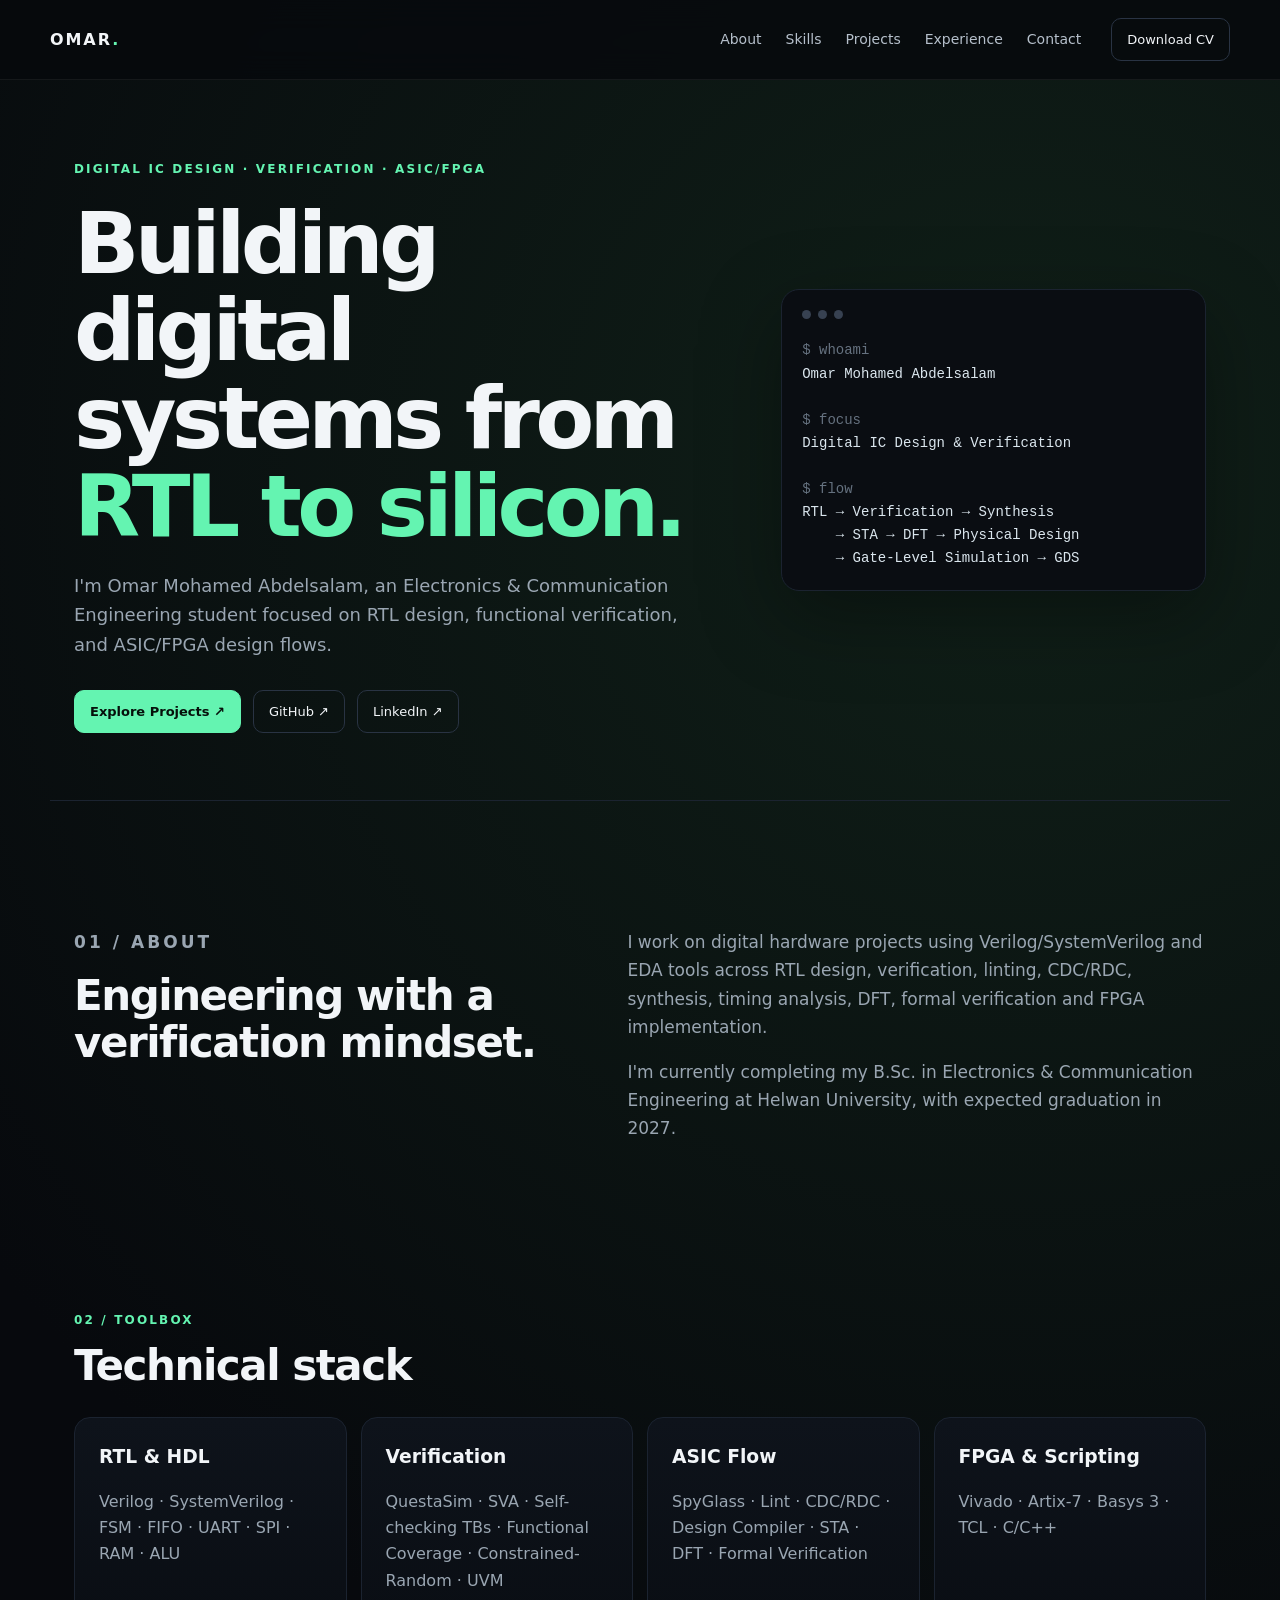
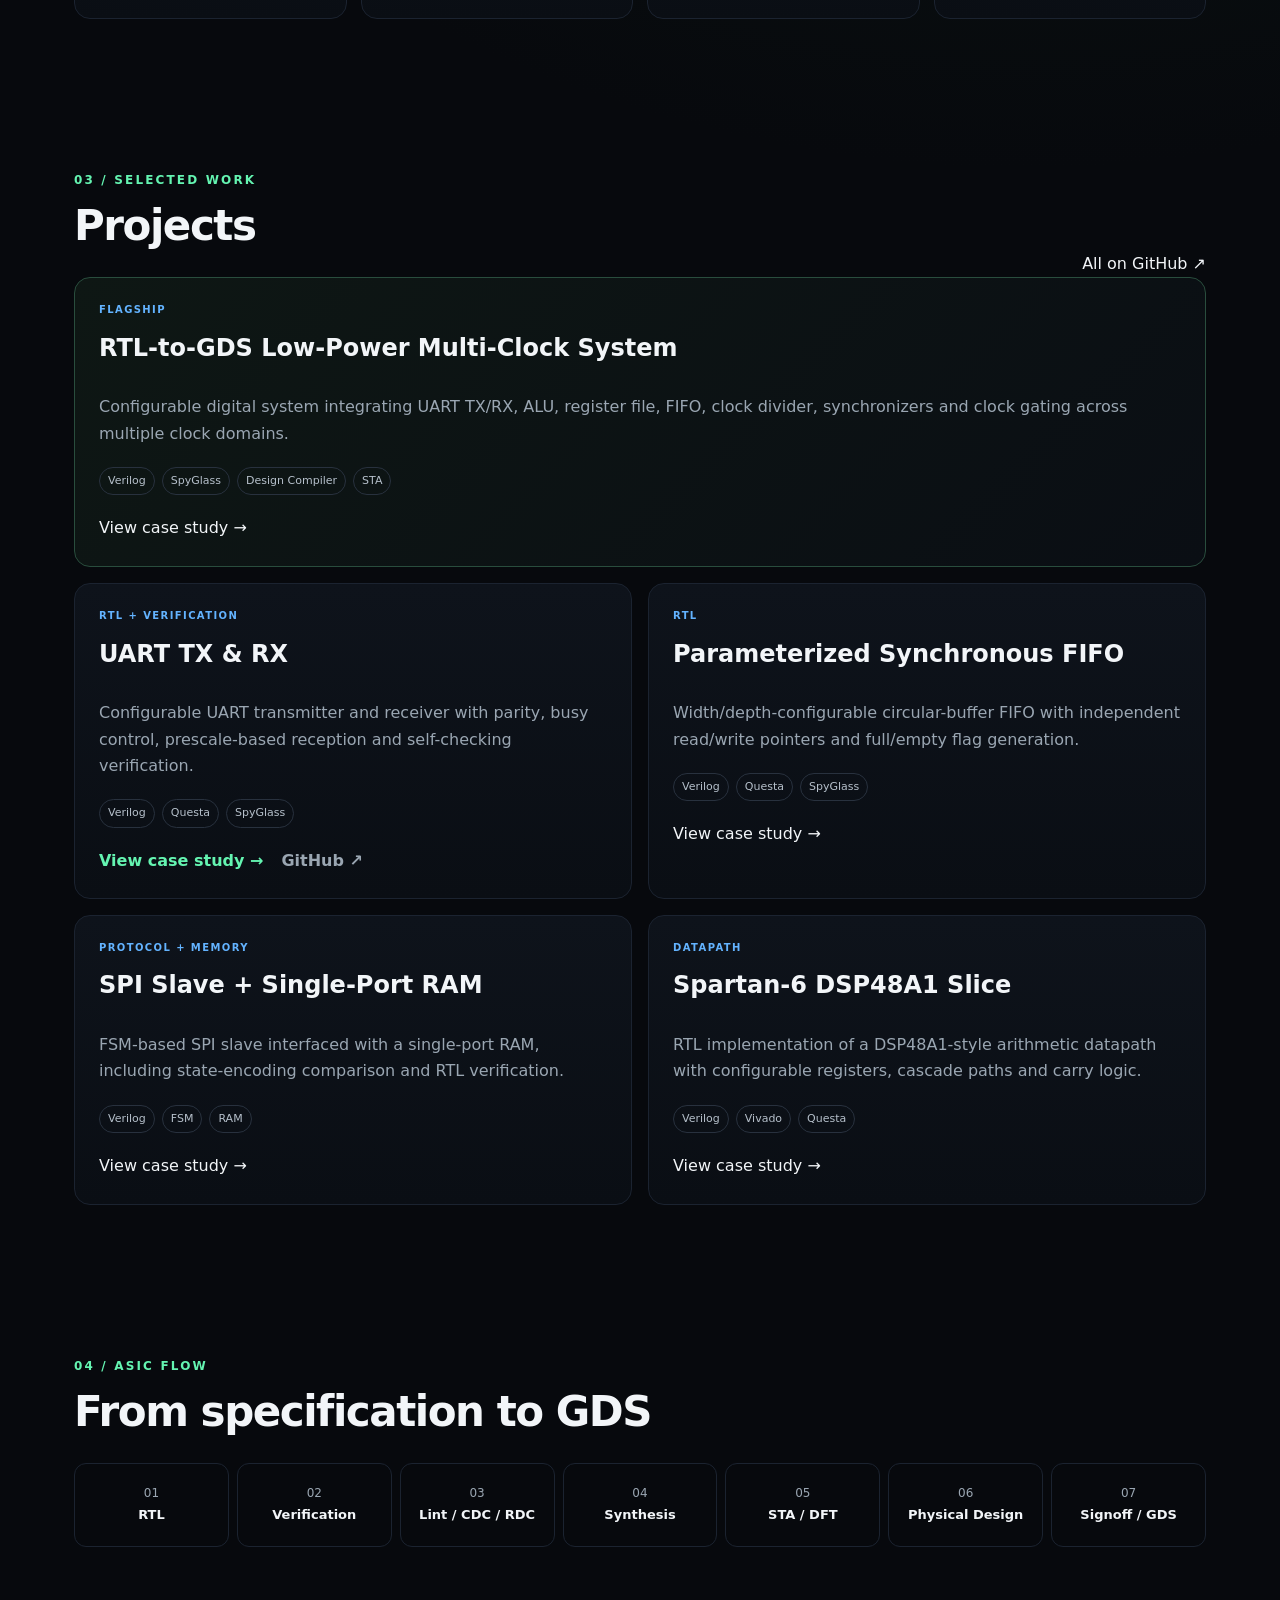
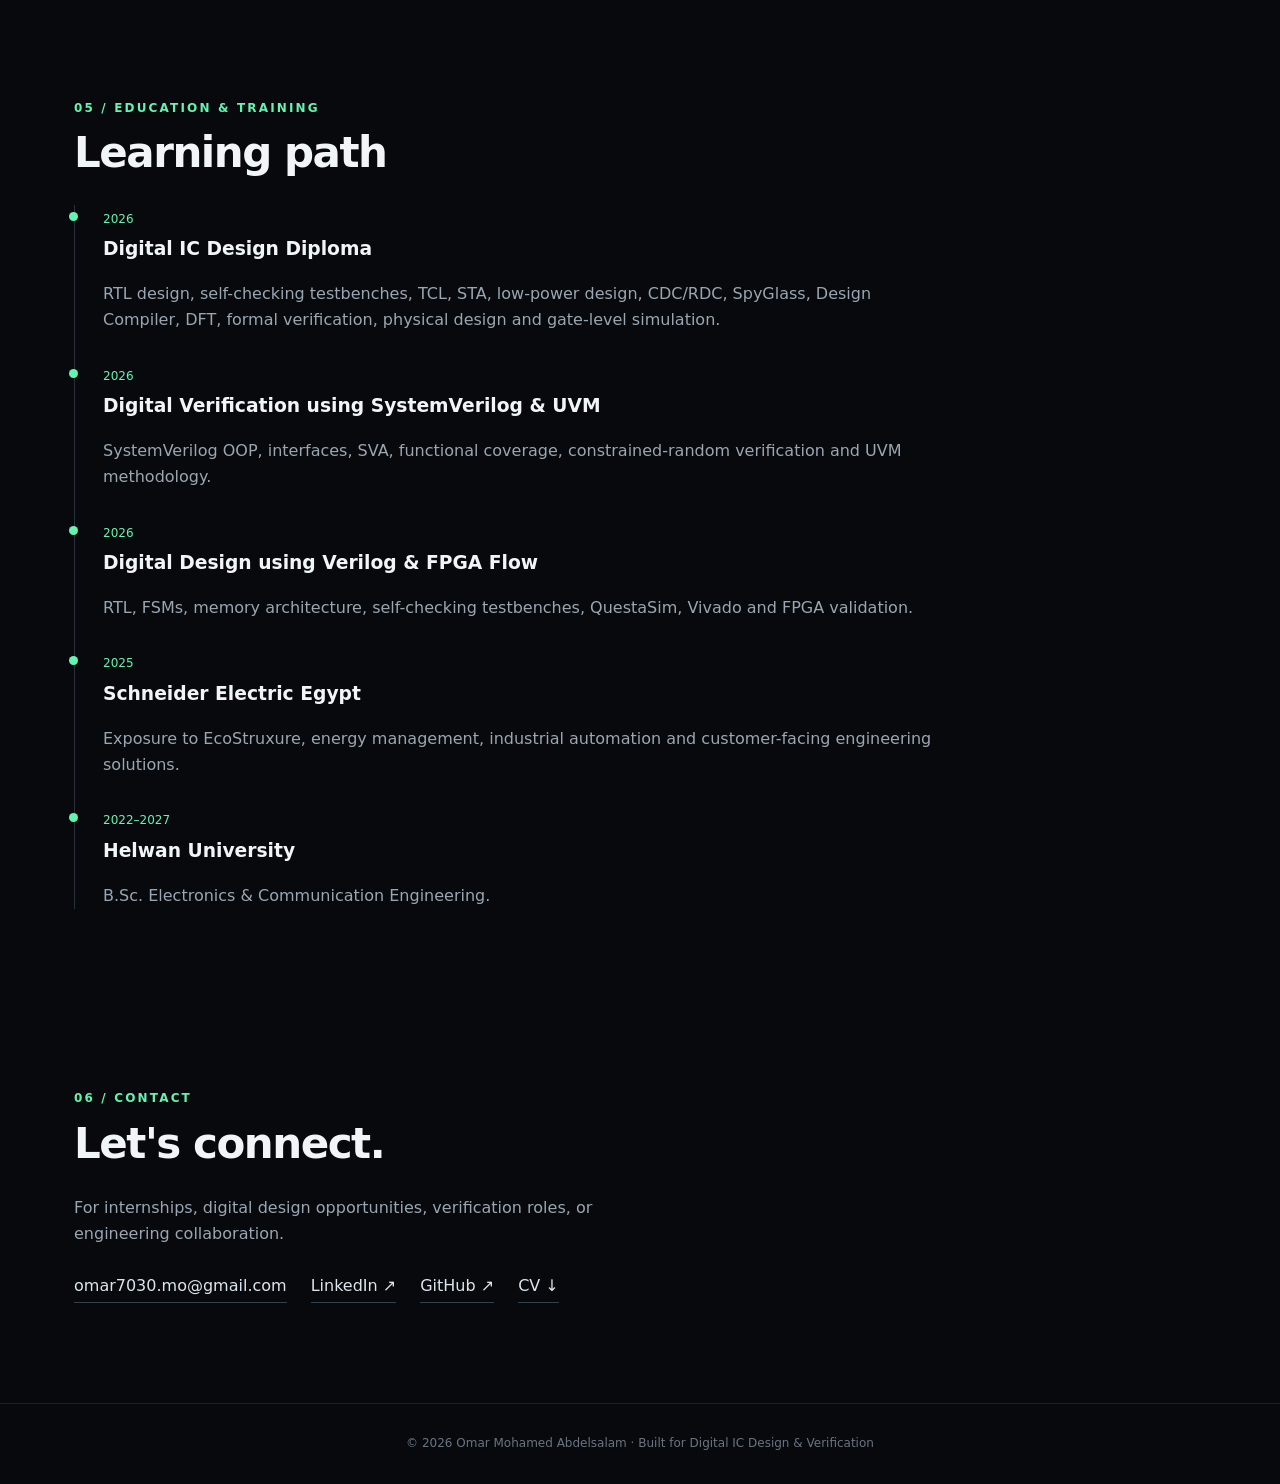
==== index.html @ 2a64c132 "Add files via upload" ====
<!doctype html>
<html lang="en">
<head>
<meta charset="utf-8"><meta name="viewport" content="width=device-width,initial-scale=1">
<meta name="description" content="Omar Mohamed Abdelsalam — Digital IC Design & Verification portfolio.">
<title>Omar Mohamed Abdelsalam | Digital IC Design & Verification</title>
<link rel="stylesheet" href="style.css">
</head>
<body>
<header class="nav"><a class="brand" href="#home">OMAR<span>.</span></a><nav><a href="#about">About</a><a href="#skills">Skills</a><a href="#projects">Projects</a><a href="#experience">Experience</a><a href="#contact">Contact</a></nav><a class="nav-btn" href="CV/Omar_Abdelsalam_CV.pdf" download>Download CV</a><button class="menu" aria-label="Menu">☰</button></header>
<main>
<section id="home" class="hero"><div class="hero-copy"><p class="eyebrow">DIGITAL IC DESIGN · VERIFICATION · ASIC/FPGA</p><h1>Building digital systems from <span>RTL to silicon.</span></h1><p class="lead">I'm Omar Mohamed Abdelsalam, an Electronics & Communication Engineering student focused on RTL design, functional verification, and ASIC/FPGA design flows.</p><div class="actions"><a class="btn primary" href="#projects">Explore Projects ↗</a><a class="btn" href="https://github.com/OmarMohamedAbdelsalam" target="_blank" rel="noreferrer">GitHub ↗</a><a class="btn" href="https://www.linkedin.com/in/omar-mohamed-abdelsalam" target="_blank" rel="noreferrer">LinkedIn ↗</a></div></div><div class="hero-card"><div class="terminal"><div class="dots"><i></i><i></i><i></i></div><pre><span class="muted">$ whoami</span>
Omar Mohamed Abdelsalam

<span class="muted">$ focus</span>
Digital IC Design & Verification

<span class="muted">$ flow</span>
RTL → Verification → Synthesis
    → STA → DFT → Physical Design
    → Gate-Level Simulation → GDS</pre></div></div></section>
<section id="about" class="section split"><div><p class="eyebrow">01 / ABOUT</p><h2>Engineering with a verification mindset.</h2></div><div><p>I work on digital hardware projects using Verilog/SystemVerilog and EDA tools across RTL design, verification, linting, CDC/RDC, synthesis, timing analysis, DFT, formal verification and FPGA implementation.</p><p>I'm currently completing my B.Sc. in Electronics & Communication Engineering at Helwan University, with expected graduation in 2027.</p></div></section>
<section id="skills" class="section"><p class="eyebrow">02 / TOOLBOX</p><h2>Technical stack</h2><div class="skills-grid"><div class="skill"><h3>RTL & HDL</h3><p>Verilog · SystemVerilog · FSM · FIFO · UART · SPI · RAM · ALU</p></div><div class="skill"><h3>Verification</h3><p>QuestaSim · SVA · Self-checking TBs · Functional Coverage · Constrained-Random · UVM</p></div><div class="skill"><h3>ASIC Flow</h3><p>SpyGlass · Lint · CDC/RDC · Design Compiler · STA · DFT · Formal Verification</p></div><div class="skill"><h3>FPGA & Scripting</h3><p>Vivado · Artix-7 · Basys 3 · TCL · C/C++</p></div></div></section>
<section id="projects" class="section"><div class="section-head"><div><p class="eyebrow">03 / SELECTED WORK</p><h2>Projects</h2></div><a class="text-link" href="https://github.com/OmarMohamedAbdelsalam" target="_blank" rel="noreferrer">All on GitHub ↗</a></div><div class="projects-grid">
<article class="project featured"><span class="tag">FLAGSHIP</span><h3>RTL-to-GDS Low-Power Multi-Clock System</h3><p>Configurable digital system integrating UART TX/RX, ALU, register file, FIFO, clock divider, synchronizers and clock gating across multiple clock domains.</p><div class="chips"><span>Verilog</span><span>SpyGlass</span><span>Design Compiler</span><span>STA</span></div><a href="projects/rtl-to-gds.html">View case study →</a></article>
<article class="project"><span class="tag">RTL + VERIFICATION</span><h3>UART TX & RX</h3><p>Configurable UART transmitter and receiver with parity, busy control, prescale-based reception and self-checking verification.</p><div class="chips"><span>Verilog</span><span>Questa</span><span>SpyGlass</span></div><div class="project-links"><a href="projects/uart.html">View case study →</a><a href="https://github.com/OmarMohamedAbdelsalam/UART-TX-RX-Verilog/tree/main/UART_TX_RX" target="_blank" rel="noreferrer">GitHub ↗</a></div></article>
<article class="project"><span class="tag">RTL</span><h3>Parameterized Synchronous FIFO</h3><p>Width/depth-configurable circular-buffer FIFO with independent read/write pointers and full/empty flag generation.</p><div class="chips"><span>Verilog</span><span>Questa</span><span>SpyGlass</span></div><a href="projects/fifo.html">View case study →</a></article>
<article class="project"><span class="tag">PROTOCOL + MEMORY</span><h3>SPI Slave + Single-Port RAM</h3><p>FSM-based SPI slave interfaced with a single-port RAM, including state-encoding comparison and RTL verification.</p><div class="chips"><span>Verilog</span><span>FSM</span><span>RAM</span></div><a href="projects/spi.html">View case study →</a></article>
<article class="project"><span class="tag">DATAPATH</span><h3>Spartan-6 DSP48A1 Slice</h3><p>RTL implementation of a DSP48A1-style arithmetic datapath with configurable registers, cascade paths and carry logic.</p><div class="chips"><span>Verilog</span><span>Vivado</span><span>Questa</span></div><a href="projects/dsp48a1.html">View case study →</a></article>
</div></section>
<section id="flow" class="section"><p class="eyebrow">04 / ASIC FLOW</p><h2>From specification to GDS</h2><div class="flow"><div>01<br><b>RTL</b></div><div>02<br><b>Verification</b></div><div>03<br><b>Lint / CDC / RDC</b></div><div>04<br><b>Synthesis</b></div><div>05<br><b>STA / DFT</b></div><div>06<br><b>Physical Design</b></div><div>07<br><b>Signoff / GDS</b></div></div></section>
<section id="experience" class="section"><p class="eyebrow">05 / EDUCATION & TRAINING</p><h2>Learning path</h2><div class="timeline"><div><span>2026</span><h3>Digital IC Design Diploma</h3><p>RTL design, self-checking testbenches, TCL, STA, low-power design, CDC/RDC, SpyGlass, Design Compiler, DFT, formal verification, physical design and gate-level simulation.</p></div><div><span>2026</span><h3>Digital Verification using SystemVerilog & UVM</h3><p>SystemVerilog OOP, interfaces, SVA, functional coverage, constrained-random verification and UVM methodology.</p></div><div><span>2026</span><h3>Digital Design using Verilog & FPGA Flow</h3><p>RTL, FSMs, memory architecture, self-checking testbenches, QuestaSim, Vivado and FPGA validation.</p></div><div><span>2025</span><h3>Schneider Electric Egypt</h3><p>Exposure to EcoStruxure, energy management, industrial automation and customer-facing engineering solutions.</p></div><div><span>2022–2027</span><h3>Helwan University</h3><p>B.Sc. Electronics & Communication Engineering.</p></div></div></section>
<section id="contact" class="section contact"><p class="eyebrow">06 / CONTACT</p><h2>Let's connect.</h2><p>For internships, digital design opportunities, verification roles, or engineering collaboration.</p><div class="contact-links"><a href="mailto:omar7030.mo@gmail.com">omar7030.mo@gmail.com</a><a href="https://www.linkedin.com/in/omar-mohamed-abdelsalam" target="_blank" rel="noreferrer">LinkedIn ↗</a><a href="https://github.com/OmarMohamedAbdelsalam" target="_blank" rel="noreferrer">GitHub ↗</a><a href="CV/Omar_Abdelsalam_CV.pdf" download>CV ↓</a></div></section>
</main><footer>© 2026 Omar Mohamed Abdelsalam · Built for Digital IC Design & Verification</footer>
<script src="script.js"></script>
</body></html>
---- style.css ----
:root{--bg:#07090d;--panel:#0d1118;--line:#1b2330;--text:#f2f5f8;--muted:#9aa6b2;--accent:#64f4b1;--accent2:#63b3ff;--max:1180px}*{box-sizing:border-box}html{scroll-behavior:smooth}body{margin:0;background:radial-gradient(circle at 80% 10%,#102018 0,transparent 30%),var(--bg);color:var(--text);font-family:Inter,ui-sans-serif,system-ui,-apple-system,Segoe UI,Roboto,sans-serif;line-height:1.65}a{color:inherit;text-decoration:none}.nav{position:sticky;top:0;z-index:20;display:flex;align-items:center;gap:30px;padding:18px max(24px,calc((100% - var(--max))/2));background:rgba(7,9,13,.82);backdrop-filter:blur(16px);border-bottom:1px solid rgba(255,255,255,.06)}.brand{font-weight:900;letter-spacing:.12em;margin-right:auto}.brand span{color:var(--accent)}nav{display:flex;gap:24px;color:#b6c0cb;font-size:14px}nav a:hover,.text-link:hover,.contact-links a:hover{color:var(--accent)}.nav-btn,.btn{border:1px solid #293343;padding:10px 15px;border-radius:10px;font-size:13px}.nav-btn:hover,.btn:hover{border-color:var(--accent);transform:translateY(-1px)}.menu{display:none;background:none;border:0;color:white;font-size:22px}.hero,.section{max-width:var(--max);margin:auto;padding-left:24px;padding-right:24px}.hero{min-height:720px;display:grid;grid-template-columns:1.2fr .8fr;align-items:center;gap:70px}.eyebrow{font-size:12px;letter-spacing:.18em;color:var(--accent);font-weight:800}.hero h1{font-size:clamp(48px,7vw,86px);line-height:1.02;letter-spacing:-.055em;margin:20px 0}.hero h1 span{color:var(--accent)}.lead{font-size:18px;color:var(--muted);max-width:680px}.actions{display:flex;flex-wrap:wrap;gap:12px;margin-top:30px}.btn.primary{background:var(--accent);color:#06100b;border-color:var(--accent);font-weight:800}.terminal{background:#0a0d12;border:1px solid var(--line);border-radius:18px;box-shadow:0 25px 80px rgba(0,0,0,.35);padding:20px}.dots{display:flex;gap:7px;margin-bottom:20px}.dots i{width:9px;height:9px;border-radius:50%;background:#374151}.terminal pre{margin:0;color:#dbe6ee;font-size:14px;white-space:pre-wrap}.muted{color:#65717f}.section{padding-top:110px;padding-bottom:30px}.section h2{font-size:42px;line-height:1.1;letter-spacing:-.035em;margin:8px 0 28px}.split{display:grid;grid-template-columns:.9fr 1.1fr;gap:80px;border-top:1px solid var(--line)}.split p{color:var(--muted);font-size:17px}.skills-grid{display:grid;grid-template-columns:repeat(4,1fr);gap:14px}.skill,.project{background:linear-gradient(180deg,#0e131b,#0a0e14);border:1px solid var(--line);border-radius:16px;padding:24px}.skill h3{margin:0 0 10px}.skill p,.project p{color:var(--muted);margin-bottom:0}.section-head{display:flex;justify-content:space-between;align-items:end}.projects-grid{display:grid;grid-template-columns:repeat(2,1fr);gap:16px}.project{min-height:290px;display:flex;flex-direction:column}.project.featured{grid-column:span 2;border-color:#294d3d;background:linear-gradient(135deg,#0e1714,#0a0e14)}.project h3{font-size:24px;margin:10px 0}.project-links{display:flex;gap:18px;margin-top:auto;flex-wrap:wrap}.project-links a{margin-top:0;color:var(--accent);font-weight:700}.project-links a:last-child{color:var(--muted)}.project-links a:last-child:hover{color:var(--accent)}.tag{font-size:10px;letter-spacing:.14em;color:var(--accent2);font-weight:900}.chips{display:flex;gap:7px;flex-wrap:wrap;margin:20px 0}.chips span{font-size:11px;color:#b6c0cb;border:1px solid #28313e;padding:4px 8px;border-radius:999px}.flow{display:grid;grid-template-columns:repeat(7,1fr);gap:8px}.flow div{border:1px solid var(--line);padding:20px 10px;border-radius:12px;text-align:center;color:var(--muted);font-size:12px}.flow b{color:var(--text);font-size:13px}.timeline{border-left:1px solid #26313d;padding-left:28px}.timeline>div{position:relative;margin:0 0 28px}.timeline>div:before{content:'';position:absolute;left:-34px;top:7px;width:9px;height:9px;border-radius:50%;background:var(--accent)}.timeline span{font-size:12px;color:var(--accent)}.timeline h3{margin:3px 0}.timeline p{color:var(--muted);max-width:850px}.contact{padding-bottom:100px}.contact>p:not(.eyebrow){color:var(--muted);max-width:600px}.contact-links{display:flex;gap:24px;flex-wrap:wrap;margin-top:25px}.contact-links a{color:#dce5ed;border-bottom:1px solid #33404d;padding-bottom:3px}footer{border-top:1px solid var(--line);padding:30px 24px;text-align:center;color:#687583;font-size:12px}@media(max-width:850px){nav,.nav-btn{display:none}.menu{display:block}.hero{grid-template-columns:1fr;min-height:auto;padding-top:90px;padding-bottom:50px}.hero-card{display:none}.split{grid-template-columns:1fr;gap:10px}.skills-grid{grid-template-columns:1fr 1fr}.projects-grid{grid-template-columns:1fr}.project.featured{grid-column:auto}.flow{grid-template-columns:1fr 1fr}.section h2{font-size:34px}}@media(max-width:520px){.skills-grid{grid-template-columns:1fr}.hero h1{font-size:48px}.section{padding-top:80px}.contact-links{flex-direction:column}}
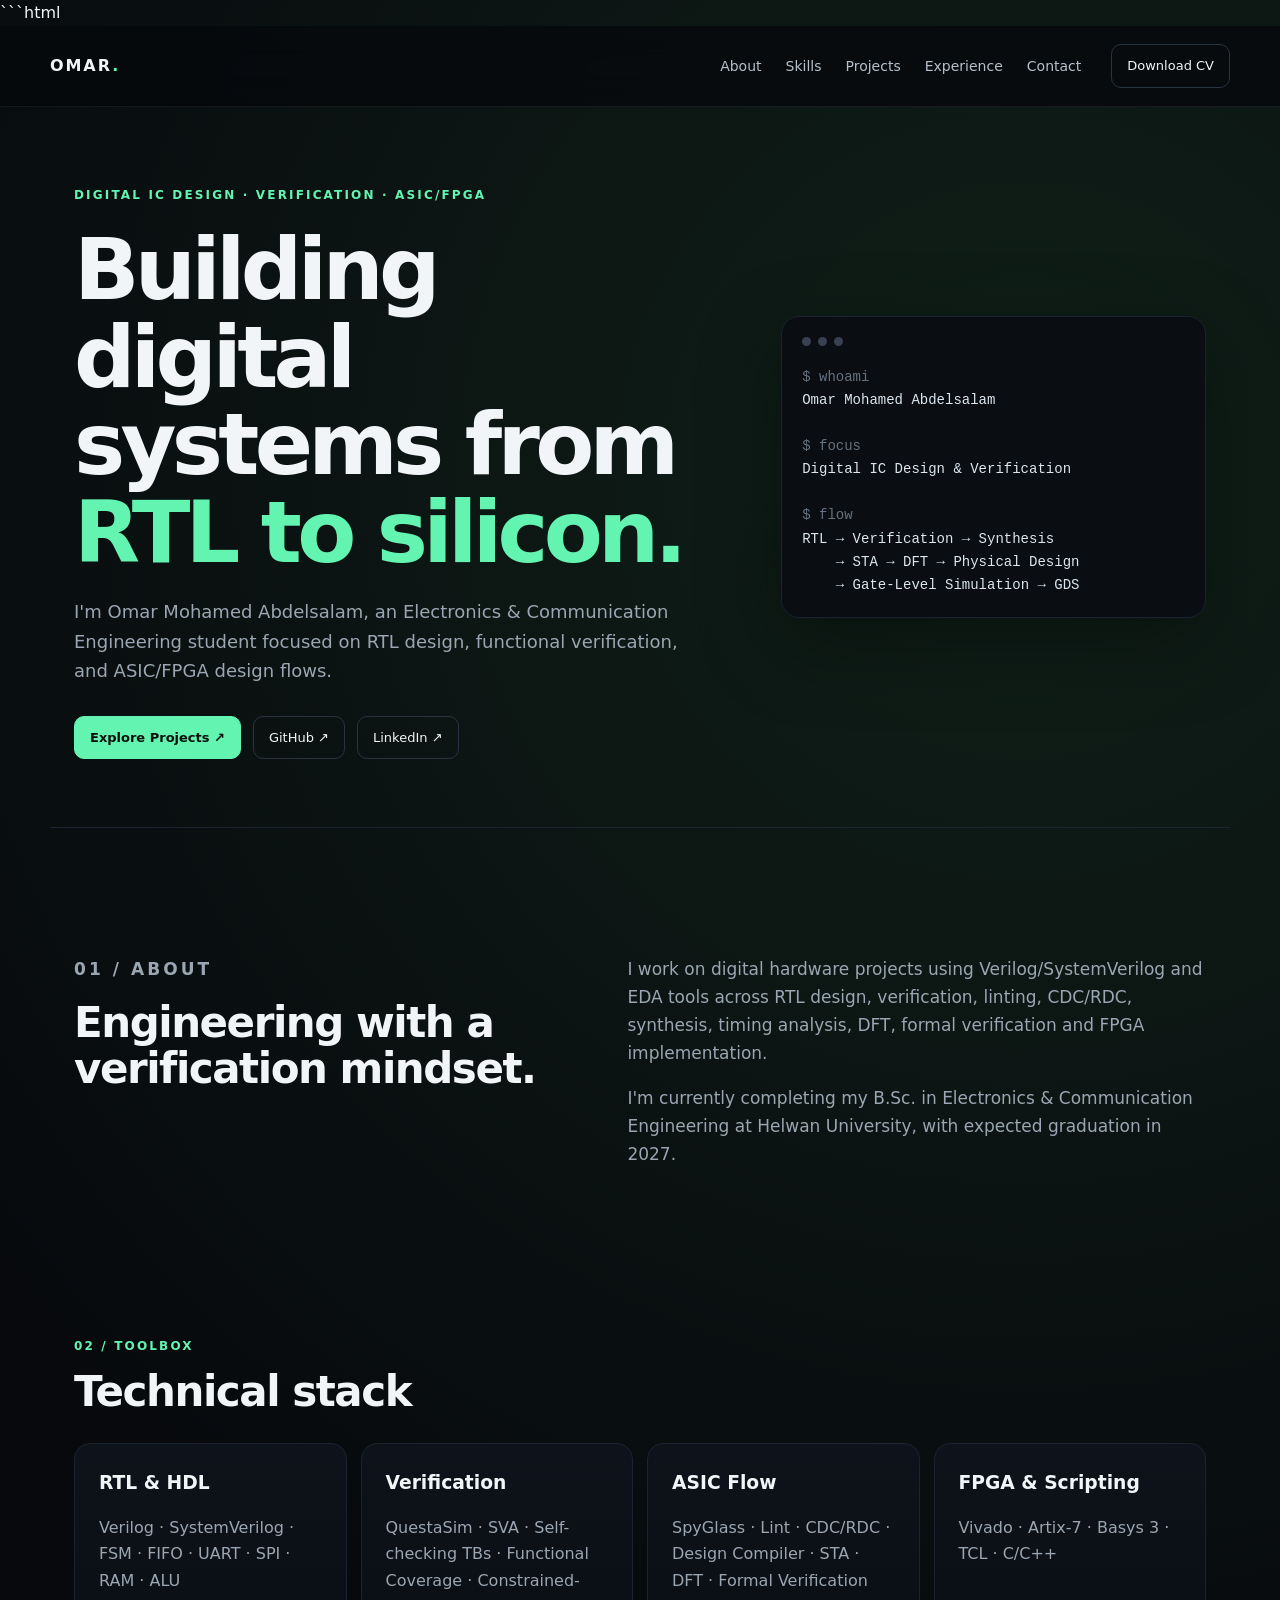
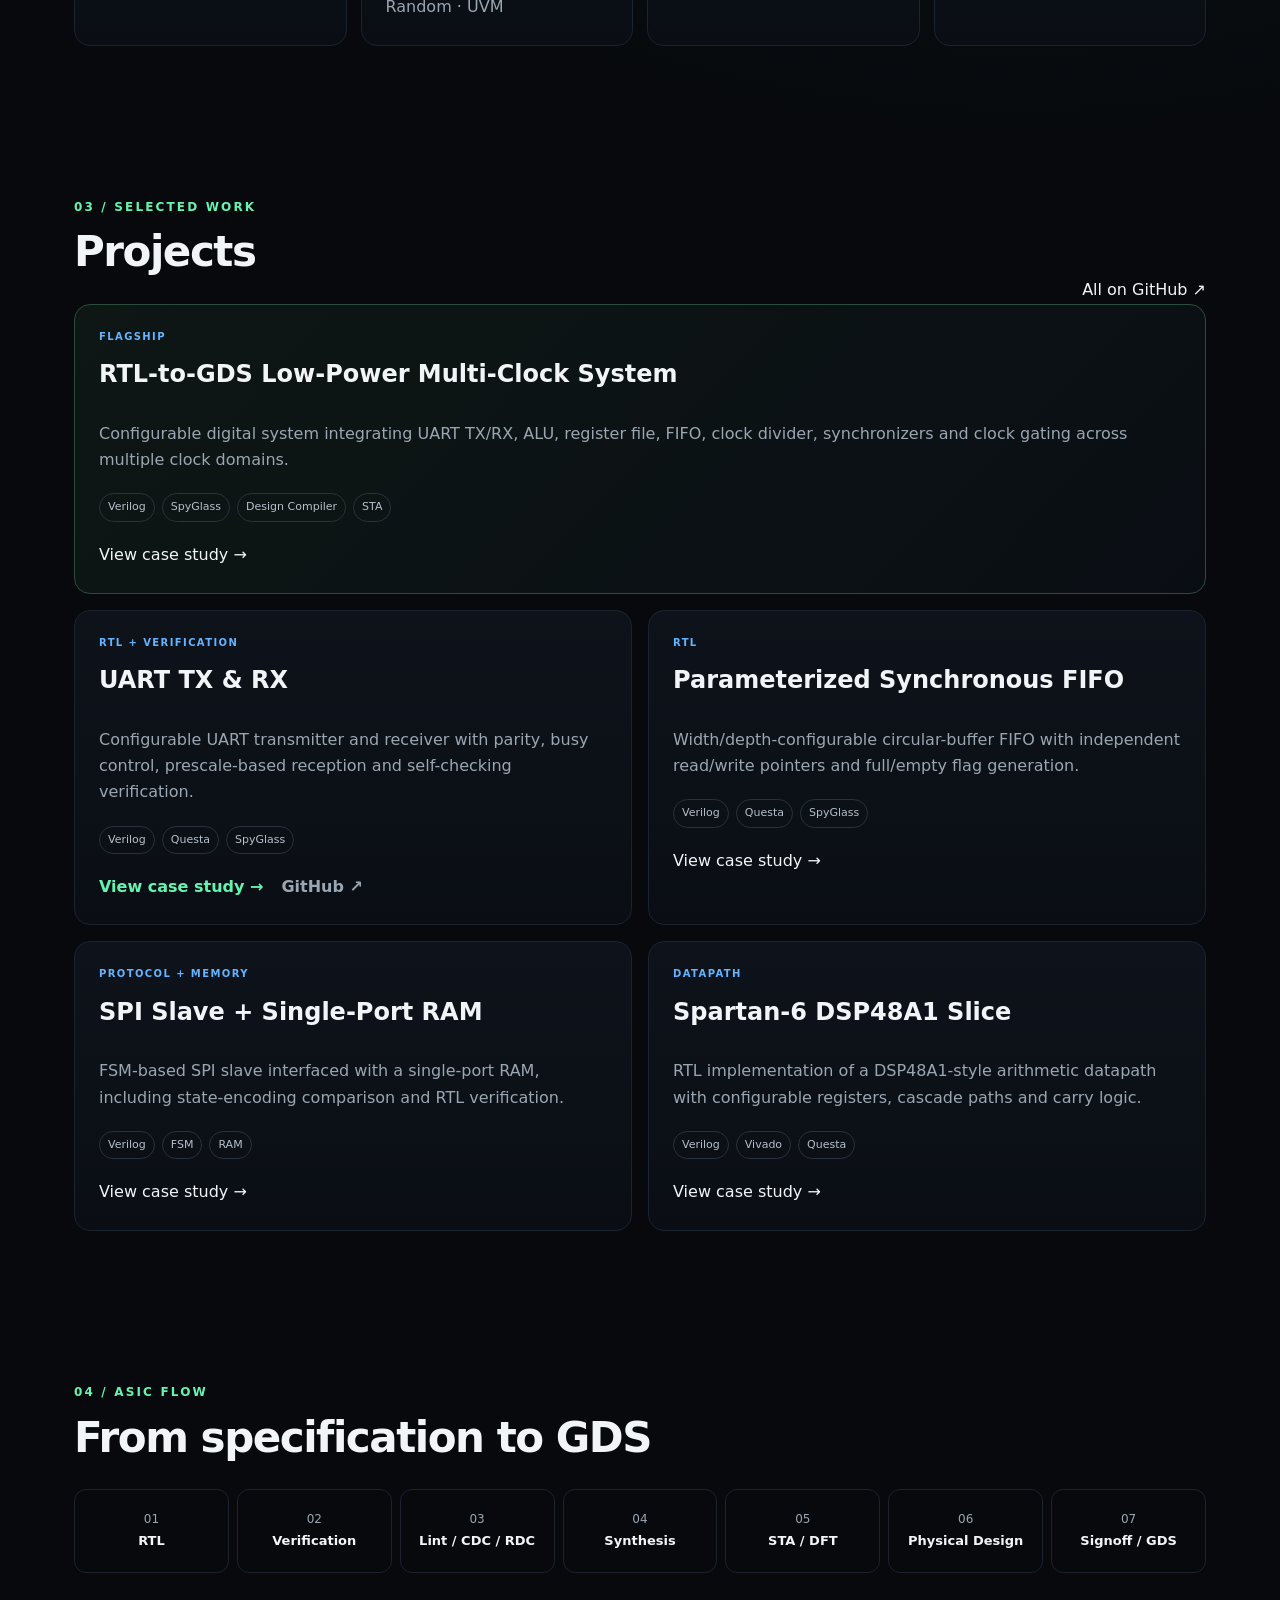
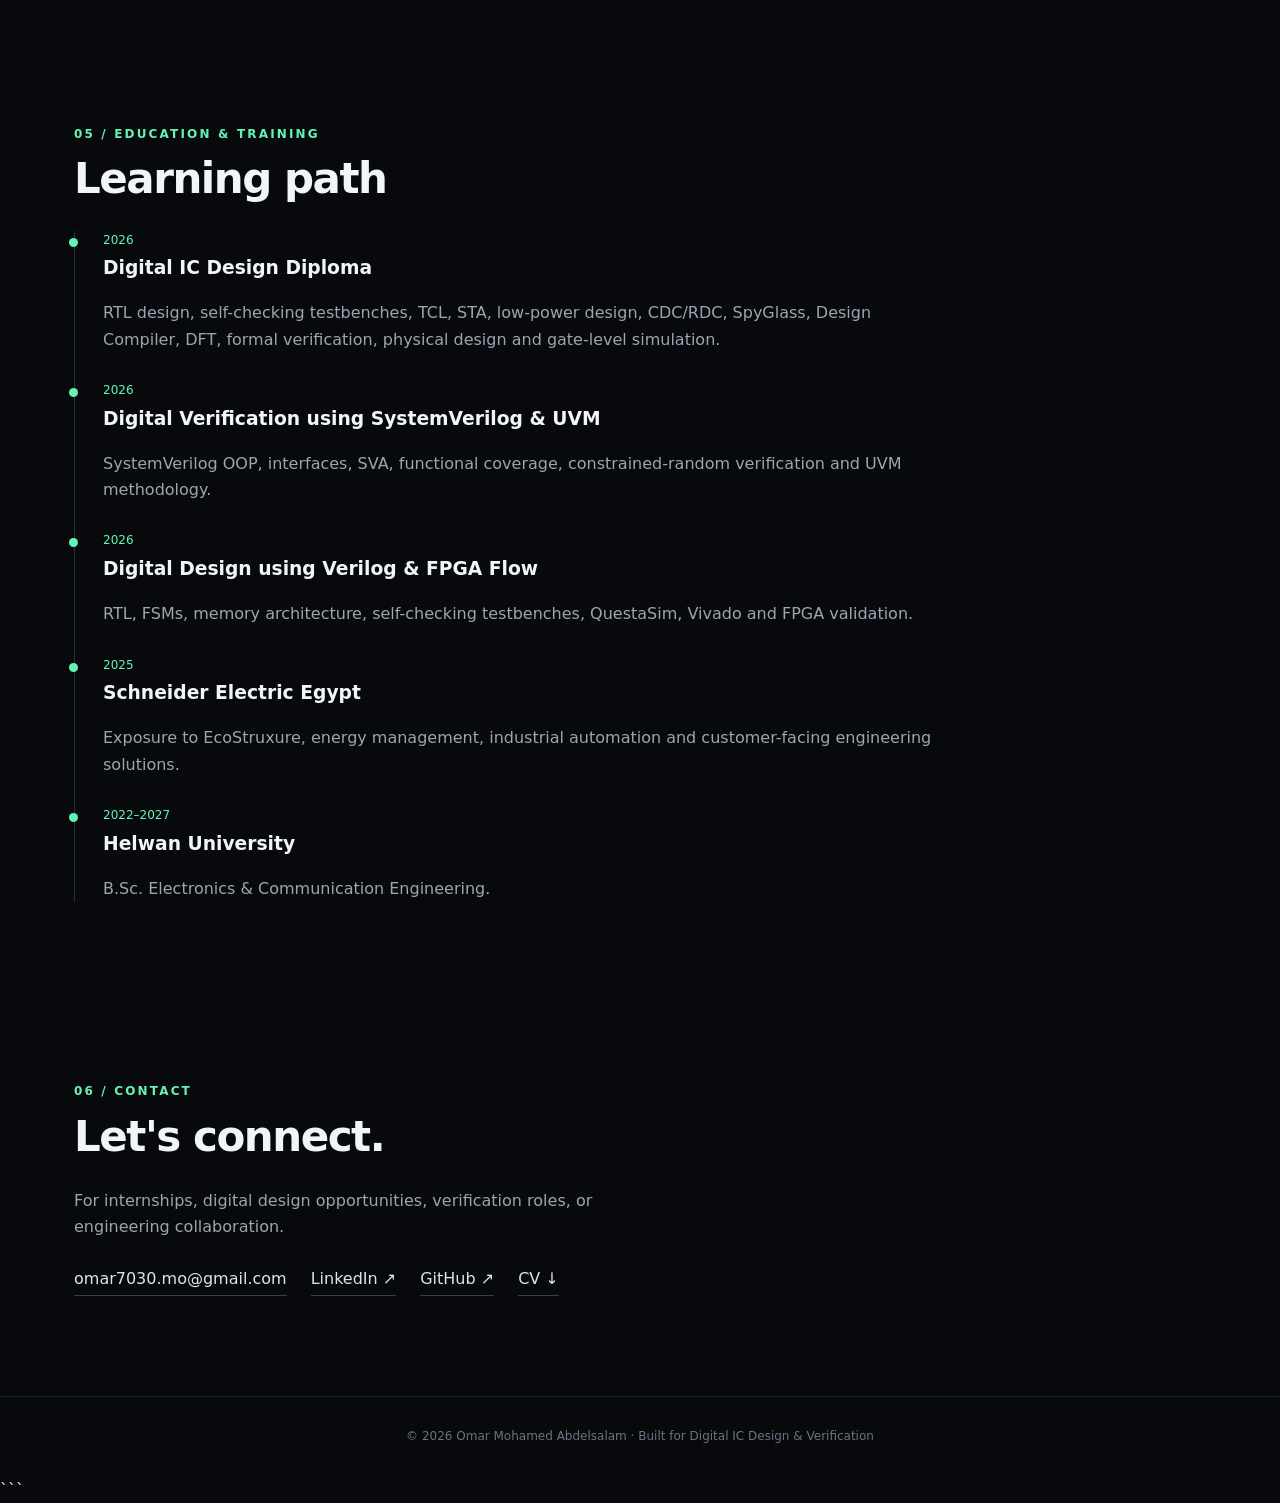
==== commit 9f1194ea: "Fix contact section and update CV link Updated contact section and fixed CV download link." ====
--- a/index.html
+++ b/index.html
@@ -1,3 +1,4 @@
+```html
 <!doctype html>
 <html lang="en">
 <head>
@@ -7,7 +8,7 @@
 <link rel="stylesheet" href="style.css">
 </head>
 <body>
-<header class="nav"><a class="brand" href="#home">OMAR<span>.</span></a><nav><a href="#about">About</a><a href="#skills">Skills</a><a href="#projects">Projects</a><a href="#experience">Experience</a><a href="#contact">Contact</a></nav><a class="nav-btn" href="CV/Omar_Abdelsalam_CV.pdf" download>Download CV</a><button class="menu" aria-label="Menu">☰</button></header>
+<header class="nav"><a class="brand" href="#home">OMAR<span>.</span></a><nav><a href="#about">About</a><a href="#skills">Skills</a><a href="#projects">Projects</a><a href="#experience">Experience</a><a href="#contact">Contact</a></nav><a class="nav-btn" href="Omar_Abdelsalam_CV.pdf" download>Download CV</a><button class="menu" aria-label="Menu">☰</button></header>
 <main>
 <section id="home" class="hero"><div class="hero-copy"><p class="eyebrow">DIGITAL IC DESIGN · VERIFICATION · ASIC/FPGA</p><h1>Building digital systems from <span>RTL to silicon.</span></h1><p class="lead">I'm Omar Mohamed Abdelsalam, an Electronics & Communication Engineering student focused on RTL design, functional verification, and ASIC/FPGA design flows.</p><div class="actions"><a class="btn primary" href="#projects">Explore Projects ↗</a><a class="btn" href="https://github.com/OmarMohamedAbdelsalam" target="_blank" rel="noreferrer">GitHub ↗</a><a class="btn" href="https://www.linkedin.com/in/omar-mohamed-abdelsalam" target="_blank" rel="noreferrer">LinkedIn ↗</a></div></div><div class="hero-card"><div class="terminal"><div class="dots"><i></i><i></i><i></i></div><pre><span class="muted">$ whoami</span>
 Omar Mohamed Abdelsalam
@@ -19,18 +20,33 @@
 RTL → Verification → Synthesis
     → STA → DFT → Physical Design
     → Gate-Level Simulation → GDS</pre></div></div></section>
+
 <section id="about" class="section split"><div><p class="eyebrow">01 / ABOUT</p><h2>Engineering with a verification mindset.</h2></div><div><p>I work on digital hardware projects using Verilog/SystemVerilog and EDA tools across RTL design, verification, linting, CDC/RDC, synthesis, timing analysis, DFT, formal verification and FPGA implementation.</p><p>I'm currently completing my B.Sc. in Electronics & Communication Engineering at Helwan University, with expected graduation in 2027.</p></div></section>
+
 <section id="skills" class="section"><p class="eyebrow">02 / TOOLBOX</p><h2>Technical stack</h2><div class="skills-grid"><div class="skill"><h3>RTL & HDL</h3><p>Verilog · SystemVerilog · FSM · FIFO · UART · SPI · RAM · ALU</p></div><div class="skill"><h3>Verification</h3><p>QuestaSim · SVA · Self-checking TBs · Functional Coverage · Constrained-Random · UVM</p></div><div class="skill"><h3>ASIC Flow</h3><p>SpyGlass · Lint · CDC/RDC · Design Compiler · STA · DFT · Formal Verification</p></div><div class="skill"><h3>FPGA & Scripting</h3><p>Vivado · Artix-7 · Basys 3 · TCL · C/C++</p></div></div></section>
+
 <section id="projects" class="section"><div class="section-head"><div><p class="eyebrow">03 / SELECTED WORK</p><h2>Projects</h2></div><a class="text-link" href="https://github.com/OmarMohamedAbdelsalam" target="_blank" rel="noreferrer">All on GitHub ↗</a></div><div class="projects-grid">
+
 <article class="project featured"><span class="tag">FLAGSHIP</span><h3>RTL-to-GDS Low-Power Multi-Clock System</h3><p>Configurable digital system integrating UART TX/RX, ALU, register file, FIFO, clock divider, synchronizers and clock gating across multiple clock domains.</p><div class="chips"><span>Verilog</span><span>SpyGlass</span><span>Design Compiler</span><span>STA</span></div><a href="projects/rtl-to-gds.html">View case study →</a></article>
+
 <article class="project"><span class="tag">RTL + VERIFICATION</span><h3>UART TX & RX</h3><p>Configurable UART transmitter and receiver with parity, busy control, prescale-based reception and self-checking verification.</p><div class="chips"><span>Verilog</span><span>Questa</span><span>SpyGlass</span></div><div class="project-links"><a href="projects/uart.html">View case study →</a><a href="https://github.com/OmarMohamedAbdelsalam/UART-TX-RX-Verilog/tree/main/UART_TX_RX" target="_blank" rel="noreferrer">GitHub ↗</a></div></article>
+
 <article class="project"><span class="tag">RTL</span><h3>Parameterized Synchronous FIFO</h3><p>Width/depth-configurable circular-buffer FIFO with independent read/write pointers and full/empty flag generation.</p><div class="chips"><span>Verilog</span><span>Questa</span><span>SpyGlass</span></div><a href="projects/fifo.html">View case study →</a></article>
+
 <article class="project"><span class="tag">PROTOCOL + MEMORY</span><h3>SPI Slave + Single-Port RAM</h3><p>FSM-based SPI slave interfaced with a single-port RAM, including state-encoding comparison and RTL verification.</p><div class="chips"><span>Verilog</span><span>FSM</span><span>RAM</span></div><a href="projects/spi.html">View case study →</a></article>
+
 <article class="project"><span class="tag">DATAPATH</span><h3>Spartan-6 DSP48A1 Slice</h3><p>RTL implementation of a DSP48A1-style arithmetic datapath with configurable registers, cascade paths and carry logic.</p><div class="chips"><span>Verilog</span><span>Vivado</span><span>Questa</span></div><a href="projects/dsp48a1.html">View case study →</a></article>
+
 </div></section>
+
 <section id="flow" class="section"><p class="eyebrow">04 / ASIC FLOW</p><h2>From specification to GDS</h2><div class="flow"><div>01<br><b>RTL</b></div><div>02<br><b>Verification</b></div><div>03<br><b>Lint / CDC / RDC</b></div><div>04<br><b>Synthesis</b></div><div>05<br><b>STA / DFT</b></div><div>06<br><b>Physical Design</b></div><div>07<br><b>Signoff / GDS</b></div></div></section>
+
 <section id="experience" class="section"><p class="eyebrow">05 / EDUCATION & TRAINING</p><h2>Learning path</h2><div class="timeline"><div><span>2026</span><h3>Digital IC Design Diploma</h3><p>RTL design, self-checking testbenches, TCL, STA, low-power design, CDC/RDC, SpyGlass, Design Compiler, DFT, formal verification, physical design and gate-level simulation.</p></div><div><span>2026</span><h3>Digital Verification using SystemVerilog & UVM</h3><p>SystemVerilog OOP, interfaces, SVA, functional coverage, constrained-random verification and UVM methodology.</p></div><div><span>2026</span><h3>Digital Design using Verilog & FPGA Flow</h3><p>RTL, FSMs, memory architecture, self-checking testbenches, QuestaSim, Vivado and FPGA validation.</p></div><div><span>2025</span><h3>Schneider Electric Egypt</h3><p>Exposure to EcoStruxure, energy management, industrial automation and customer-facing engineering solutions.</p></div><div><span>2022–2027</span><h3>Helwan University</h3><p>B.Sc. Electronics & Communication Engineering.</p></div></div></section>
-<section id="contact" class="section contact"><p class="eyebrow">06 / CONTACT</p><h2>Let's connect.</h2><p>For internships, digital design opportunities, verification roles, or engineering collaboration.</p><div class="contact-links"><a href="mailto:omar7030.mo@gmail.com">omar7030.mo@gmail.com</a><a href="https://www.linkedin.com/in/omar-mohamed-abdelsalam" target="_blank" rel="noreferrer">LinkedIn ↗</a><a href="https://github.com/OmarMohamedAbdelsalam" target="_blank" rel="noreferrer">GitHub ↗</a><a href="CV/Omar_Abdelsalam_CV.pdf" download>CV ↓</a></div></section>
-</main><footer>© 2026 Omar Mohamed Abdelsalam · Built for Digital IC Design & Verification</footer>
+
+<section id="contact" class="section contact"><p class="eyebrow">06 / CONTACT</p><h2>Let's connect.</h2><p>For internships, digital design opportunities, verification roles, or engineering collaboration.</p><div class="contact-links"><a href="mailto:omar7030.mo@gmail.com">omar7030.mo@gmail.com</a><a href="https://www.linkedin.com/in/omar-mohamed-abdelsalam" target="_blank" rel="noreferrer">LinkedIn ↗</a><a href="https://github.com/OmarMohamedAbdelsalam" target="_blank" rel="noreferrer">GitHub ↗</a><a href="Omar_Abdelsalam_CV.pdf" download>CV ↓</a></div></section>
+</main>
+<footer>© 2026 Omar Mohamed Abdelsalam · Built for Digital IC Design & Verification</footer>
 <script src="script.js"></script>
-</body></html>
+</body>
+</html>
+```
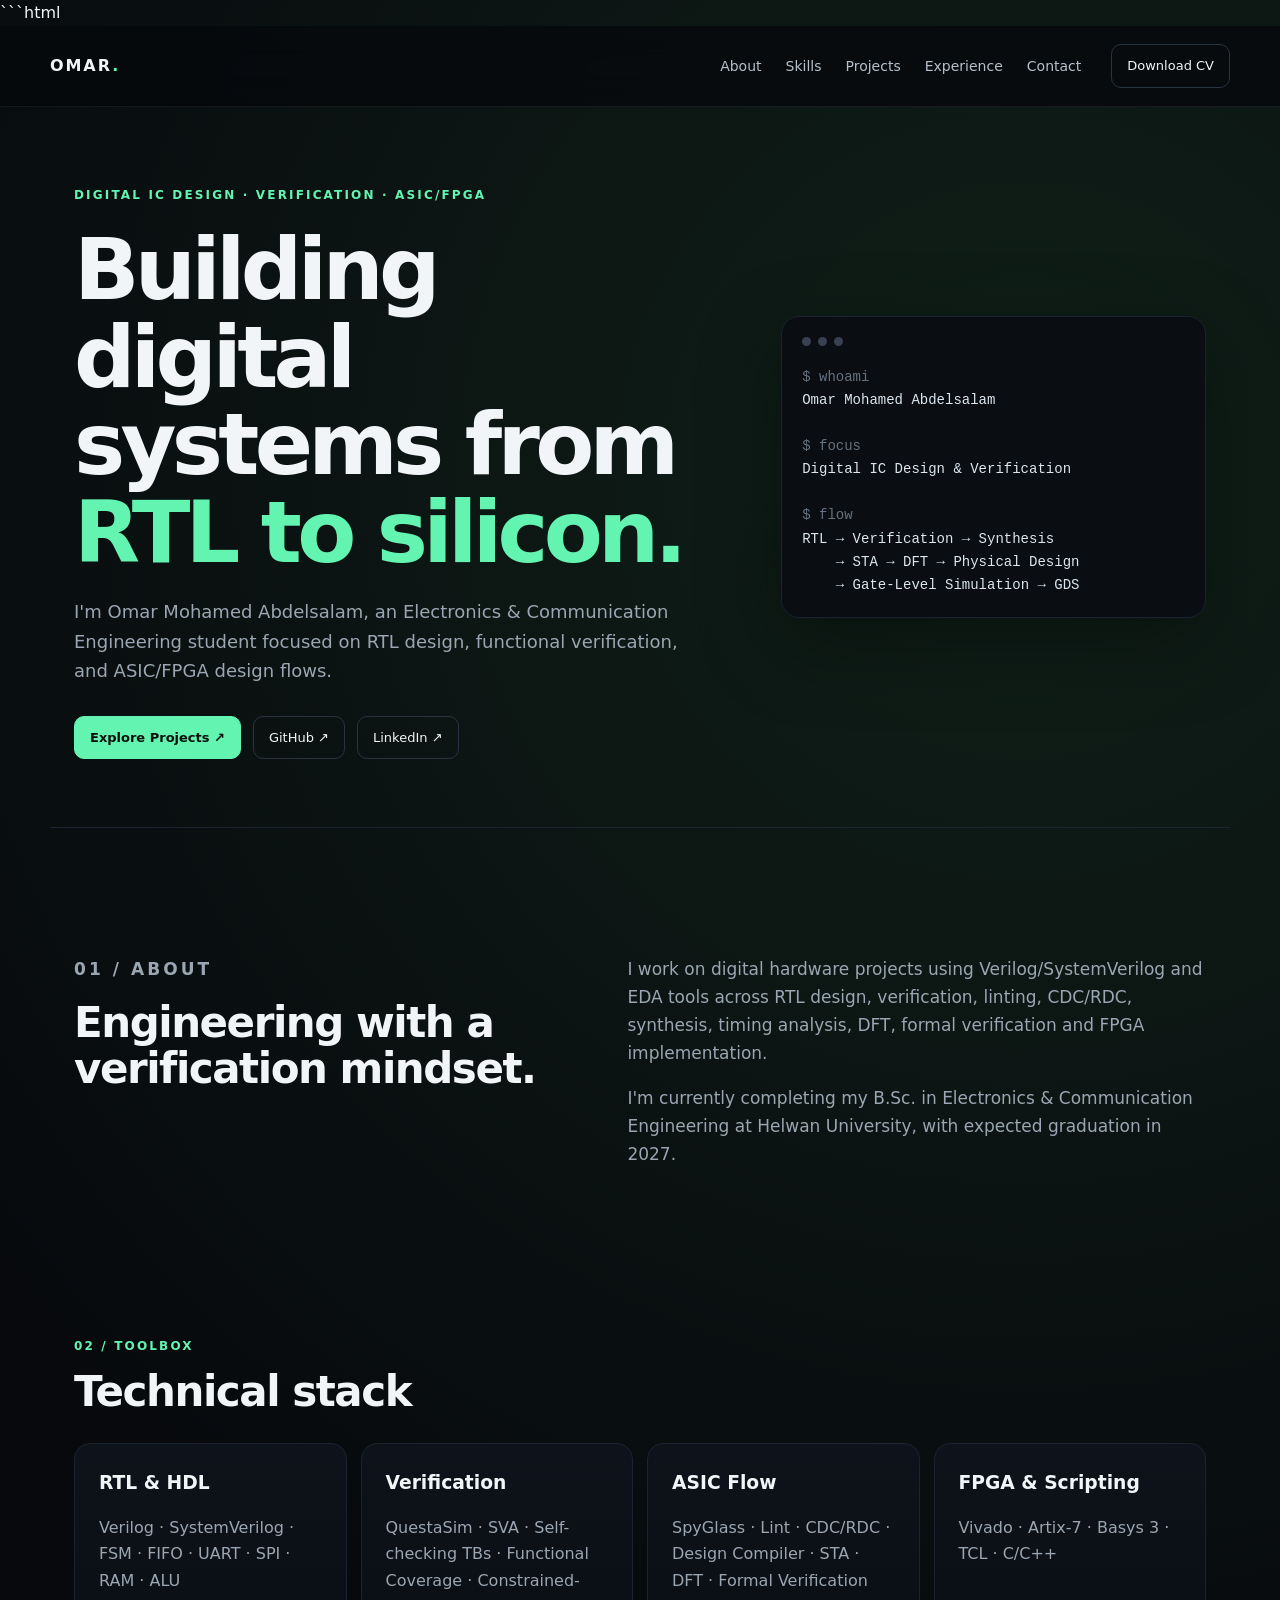
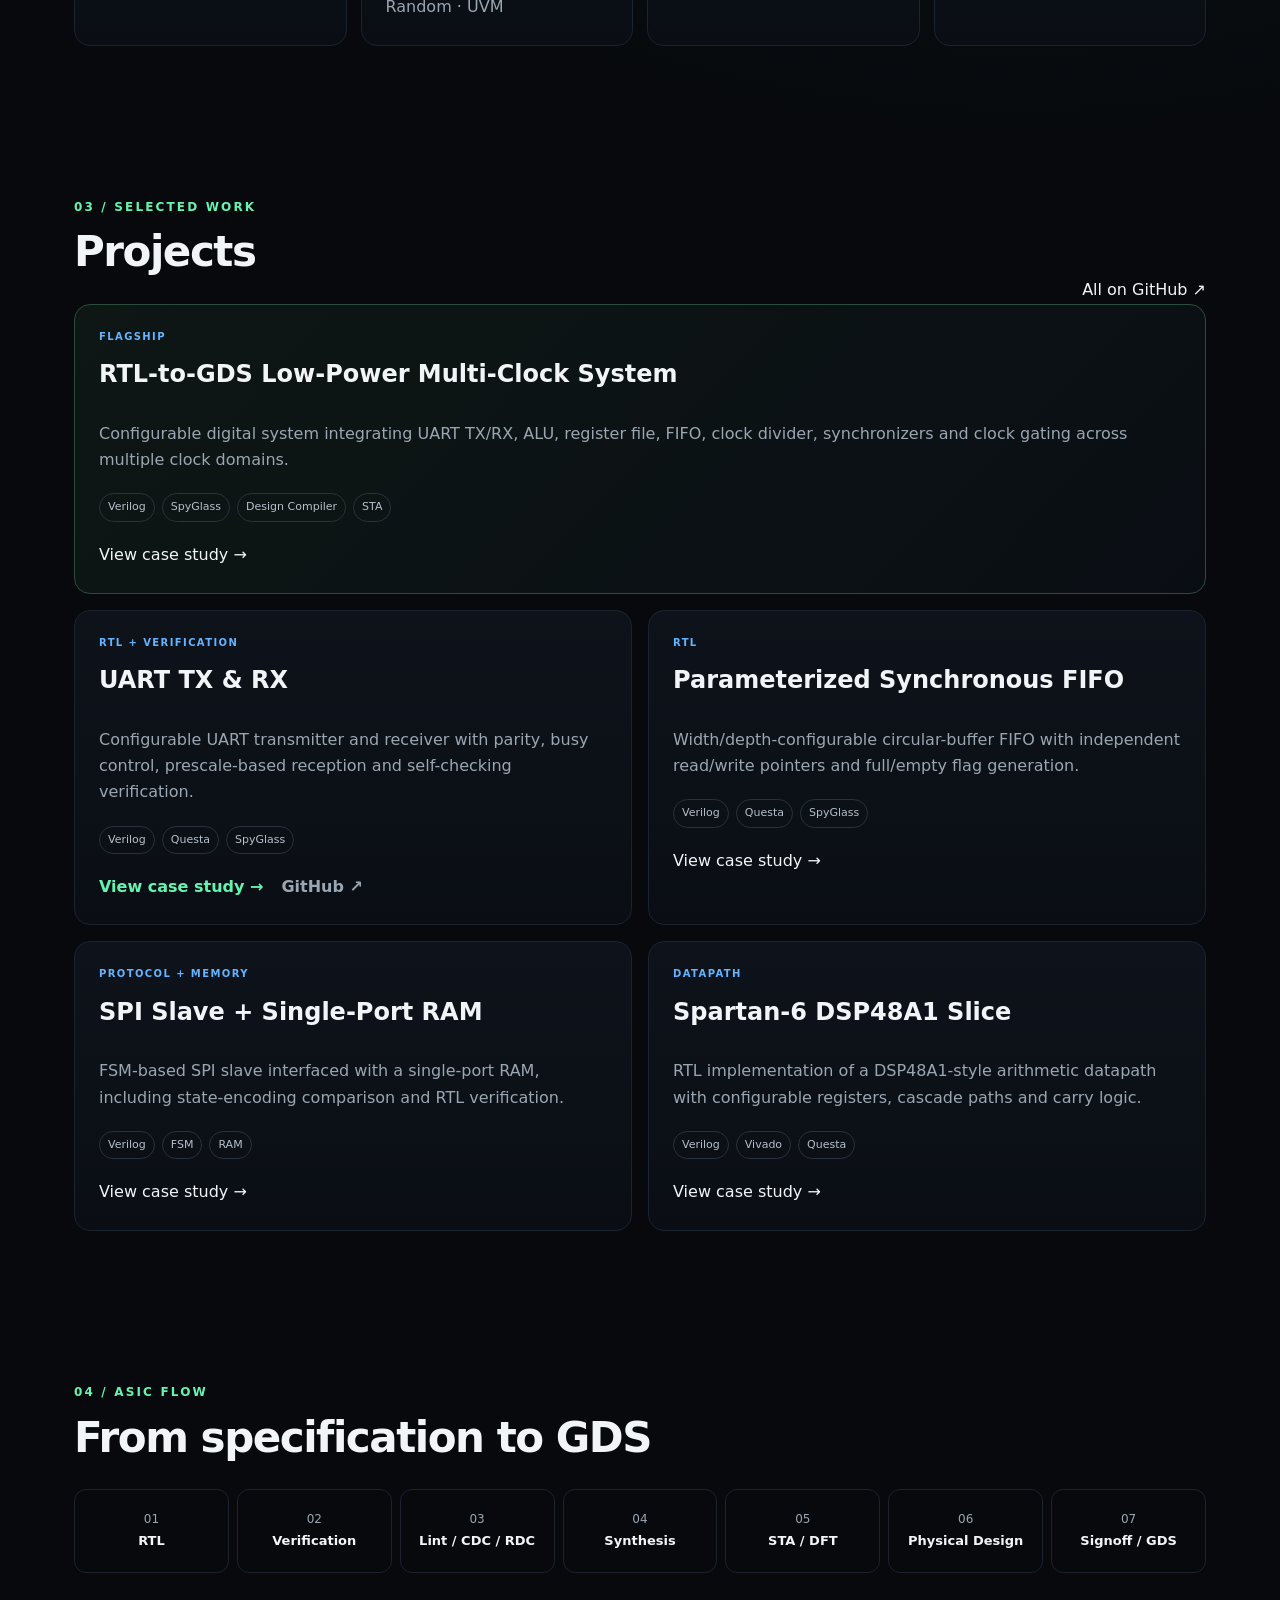
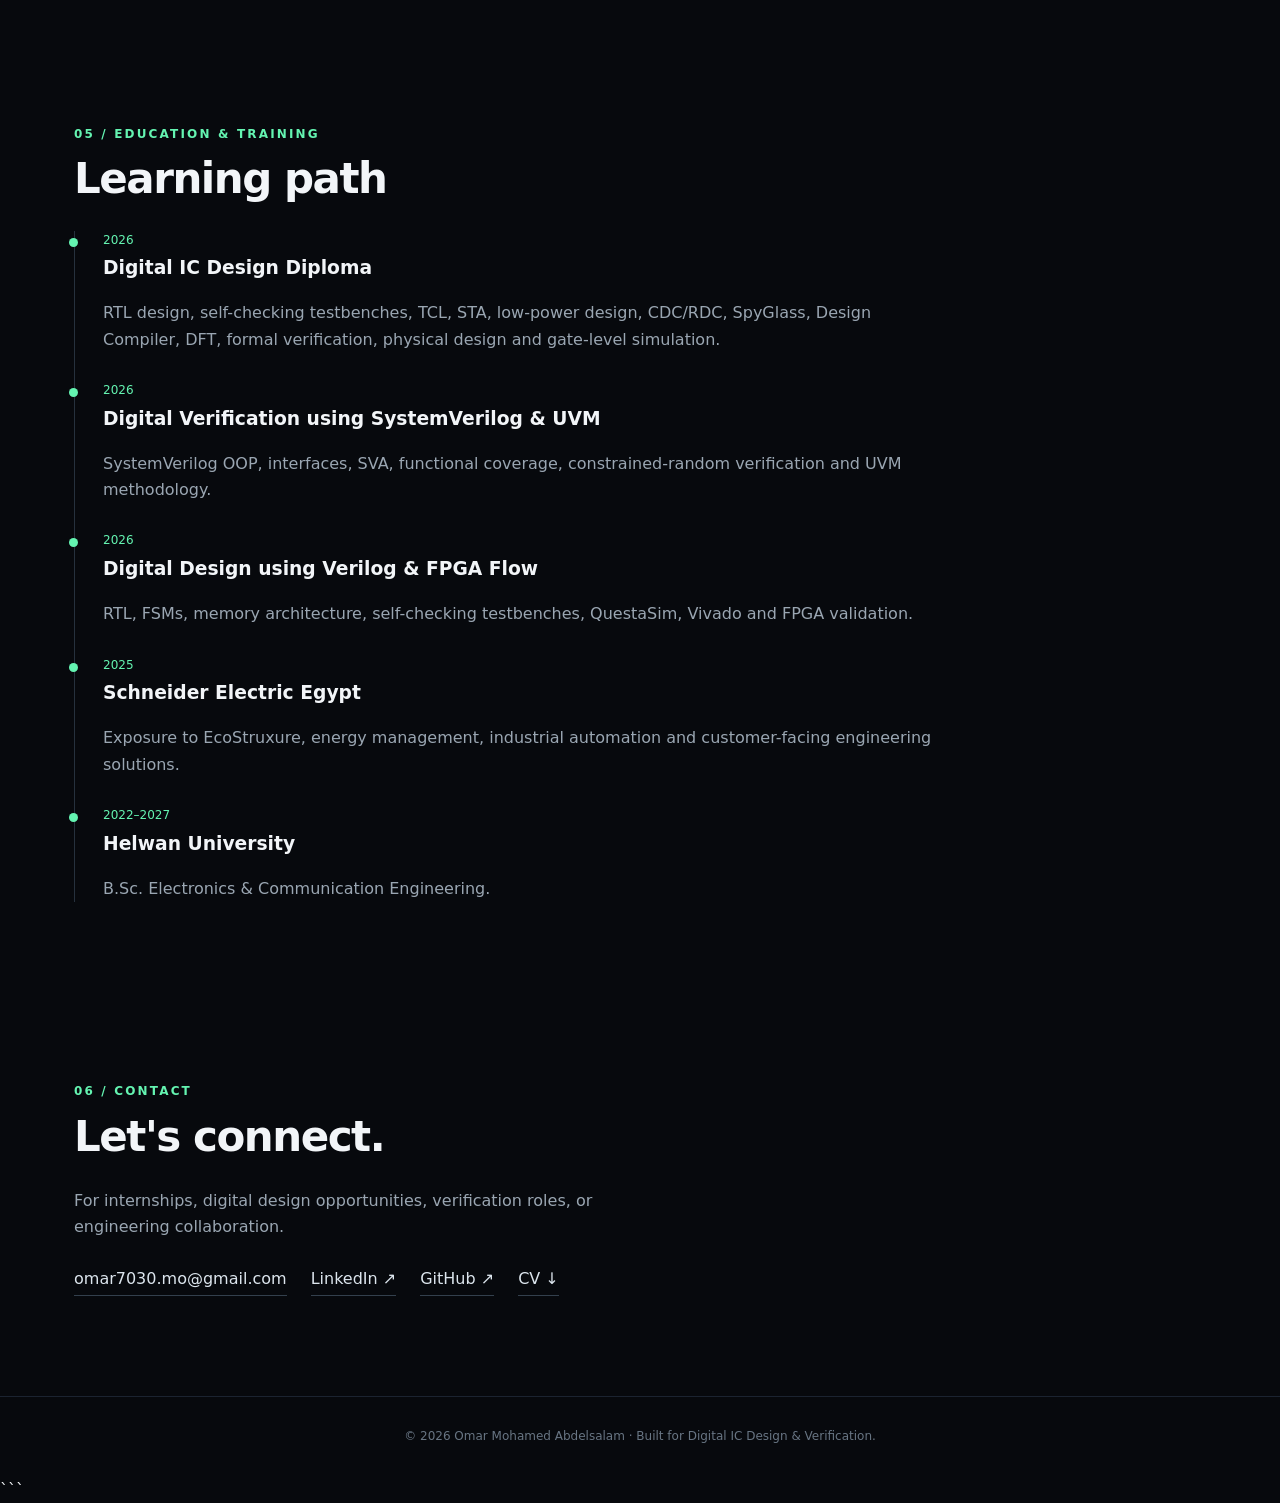
==== commit 901b0aa3: "Fix footer closing tag in index.html" ====
--- a/index.html
+++ b/index.html
@@ -45,7 +45,7 @@
 
 <section id="contact" class="section contact"><p class="eyebrow">06 / CONTACT</p><h2>Let's connect.</h2><p>For internships, digital design opportunities, verification roles, or engineering collaboration.</p><div class="contact-links"><a href="mailto:omar7030.mo@gmail.com">omar7030.mo@gmail.com</a><a href="https://www.linkedin.com/in/omar-mohamed-abdelsalam" target="_blank" rel="noreferrer">LinkedIn ↗</a><a href="https://github.com/OmarMohamedAbdelsalam" target="_blank" rel="noreferrer">GitHub ↗</a><a href="Omar_Abdelsalam_CV.pdf" download>CV ↓</a></div></section>
 </main>
-<footer>© 2026 Omar Mohamed Abdelsalam · Built for Digital IC Design & Verification</footer>
+<footer>© 2026 Omar Mohamed Abdelsalam · Built for Digital IC Design & Verification.</footer>
 <script src="script.js"></script>
 </body>
 </html>
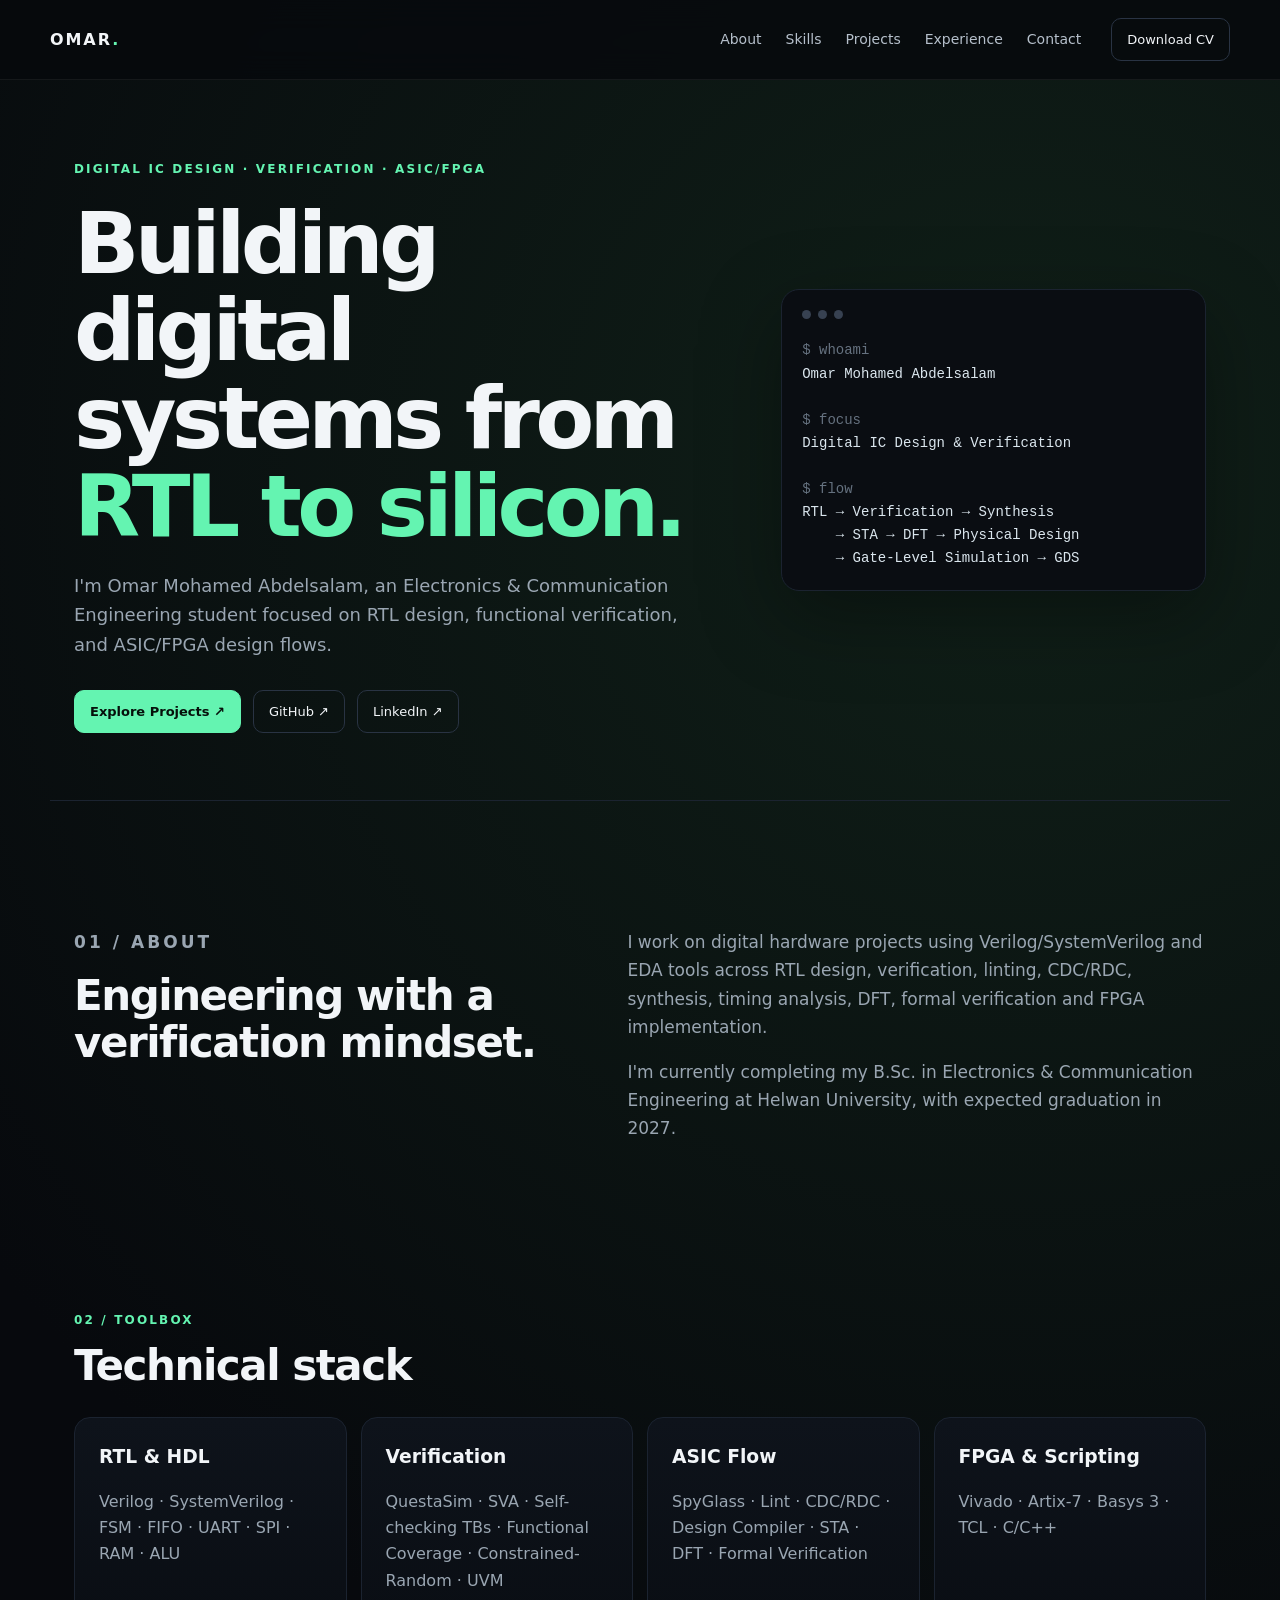
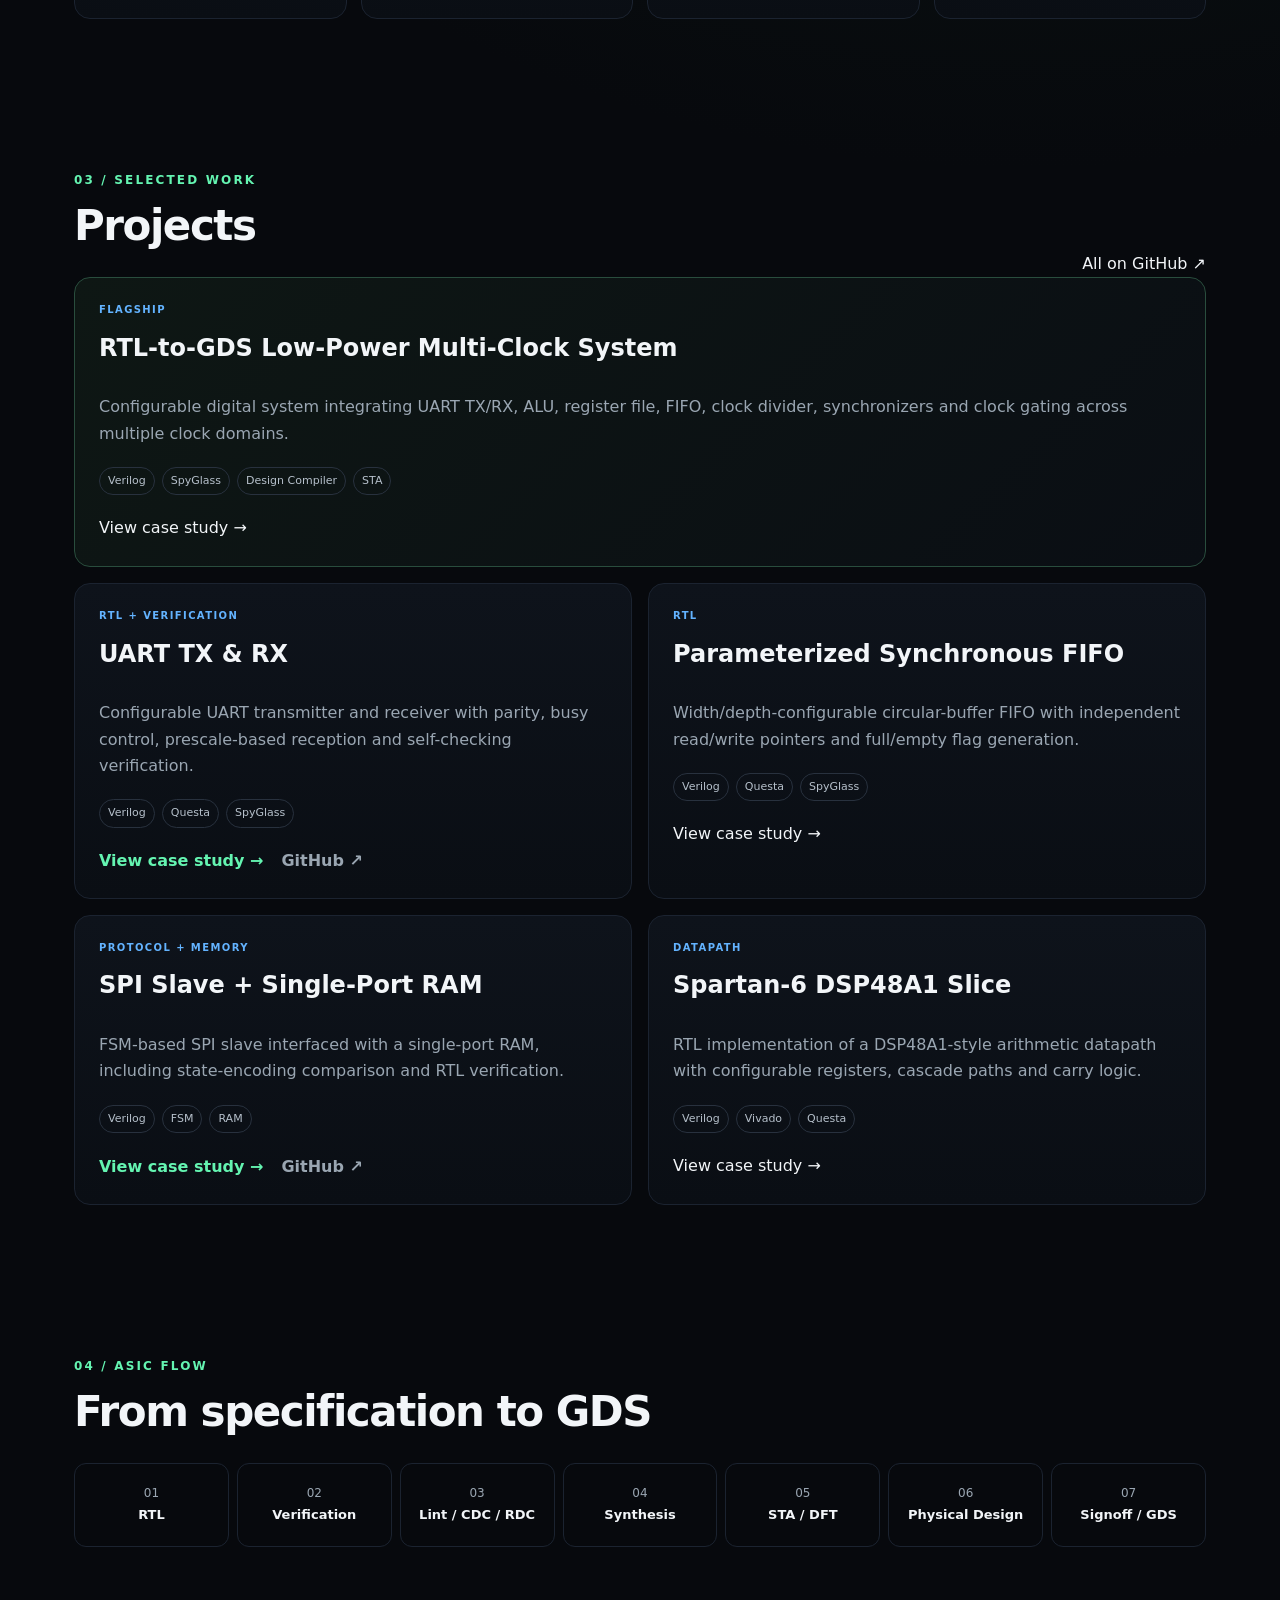
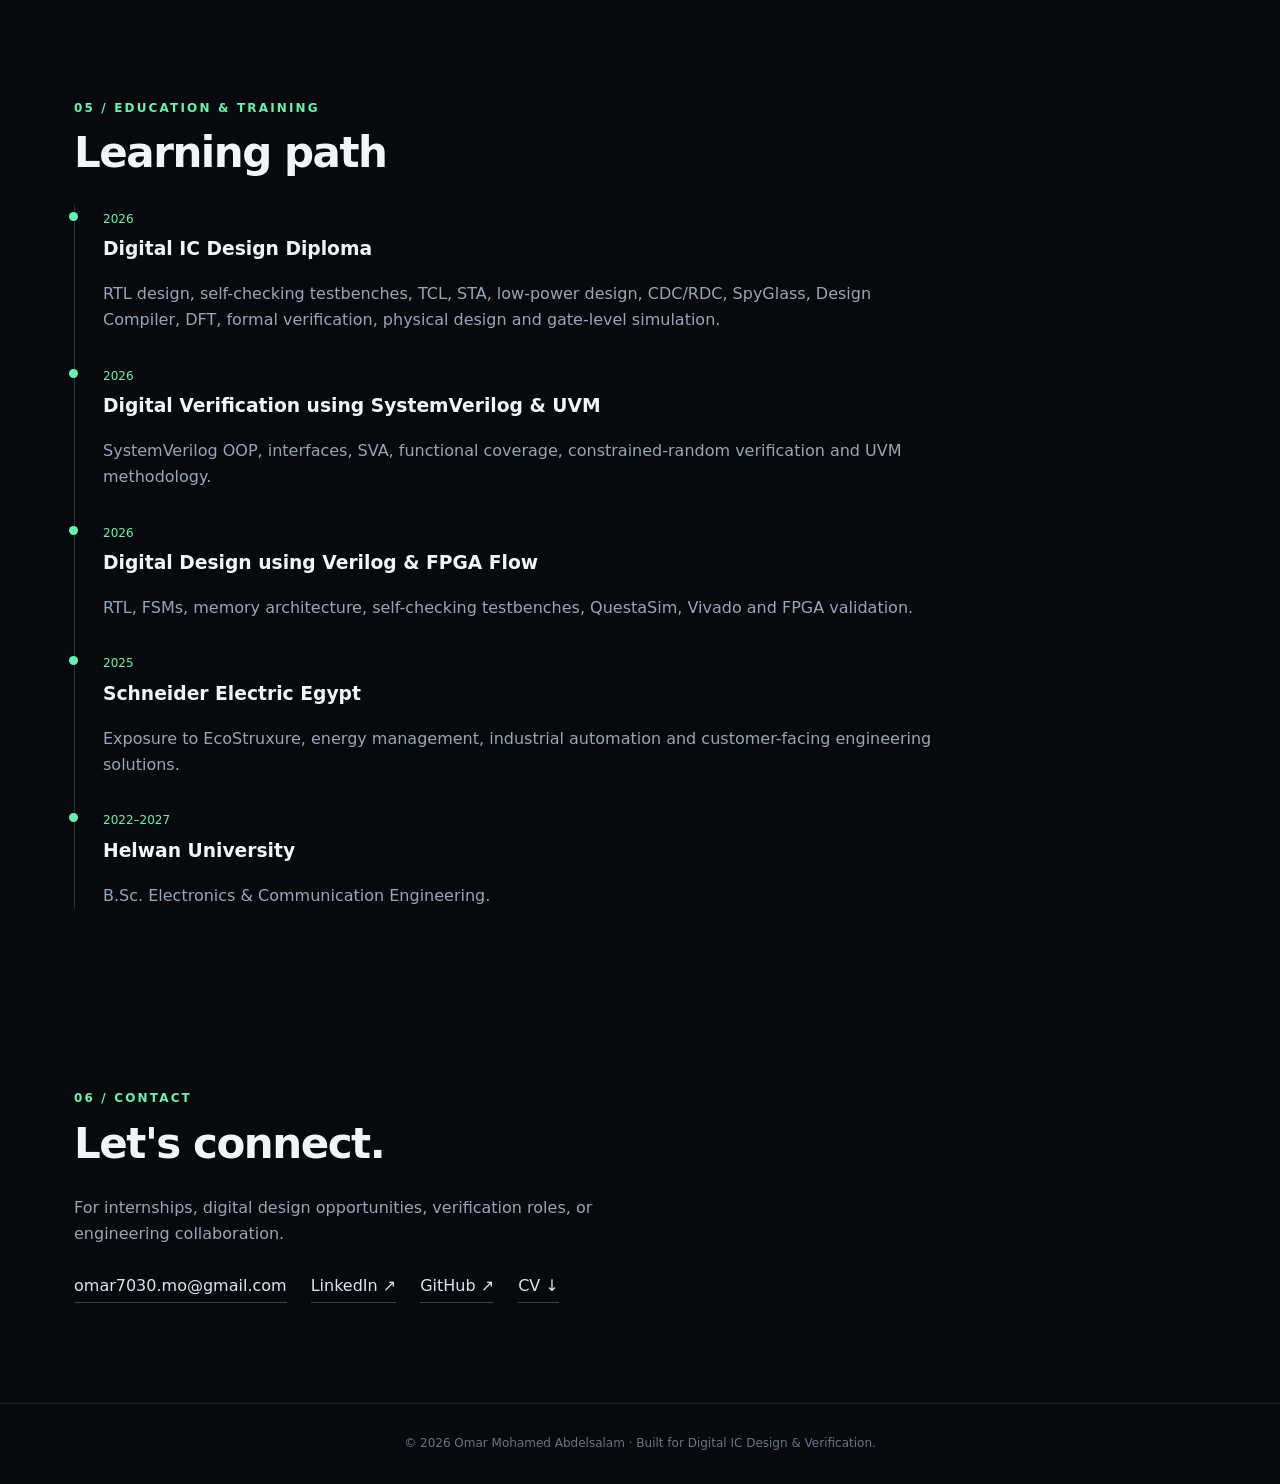
==== commit b7d85e39: "Link SPI Slave + Single-Port RAM repository" ====
--- a/index.html
+++ b/index.html
@@ -1,4 +1,3 @@
-```html
 <!doctype html>
 <html lang="en">
 <head>
@@ -33,7 +32,7 @@
 
 <article class="project"><span class="tag">RTL</span><h3>Parameterized Synchronous FIFO</h3><p>Width/depth-configurable circular-buffer FIFO with independent read/write pointers and full/empty flag generation.</p><div class="chips"><span>Verilog</span><span>Questa</span><span>SpyGlass</span></div><a href="projects/fifo.html">View case study →</a></article>
 
-<article class="project"><span class="tag">PROTOCOL + MEMORY</span><h3>SPI Slave + Single-Port RAM</h3><p>FSM-based SPI slave interfaced with a single-port RAM, including state-encoding comparison and RTL verification.</p><div class="chips"><span>Verilog</span><span>FSM</span><span>RAM</span></div><a href="projects/spi.html">View case study →</a></article>
+<article class="project"><span class="tag">PROTOCOL + MEMORY</span><h3>SPI Slave + Single-Port RAM</h3><p>FSM-based SPI slave interfaced with a single-port RAM, including state-encoding comparison and RTL verification.</p><div class="chips"><span>Verilog</span><span>FSM</span><span>RAM</span></div><div class="project-links"><a href="projects/spi.html">View case study →</a><a href="https://github.com/OmarMohamedAbdelsalam/SPI-Slave-Single-Port-RAM" target="_blank" rel="noreferrer">GitHub ↗</a></div></article>
 
 <article class="project"><span class="tag">DATAPATH</span><h3>Spartan-6 DSP48A1 Slice</h3><p>RTL implementation of a DSP48A1-style arithmetic datapath with configurable registers, cascade paths and carry logic.</p><div class="chips"><span>Verilog</span><span>Vivado</span><span>Questa</span></div><a href="projects/dsp48a1.html">View case study →</a></article>
 
@@ -48,5 +47,4 @@
 <footer>© 2026 Omar Mohamed Abdelsalam · Built for Digital IC Design & Verification.</footer>
 <script src="script.js"></script>
 </body>
-</html>
-```
+</html>
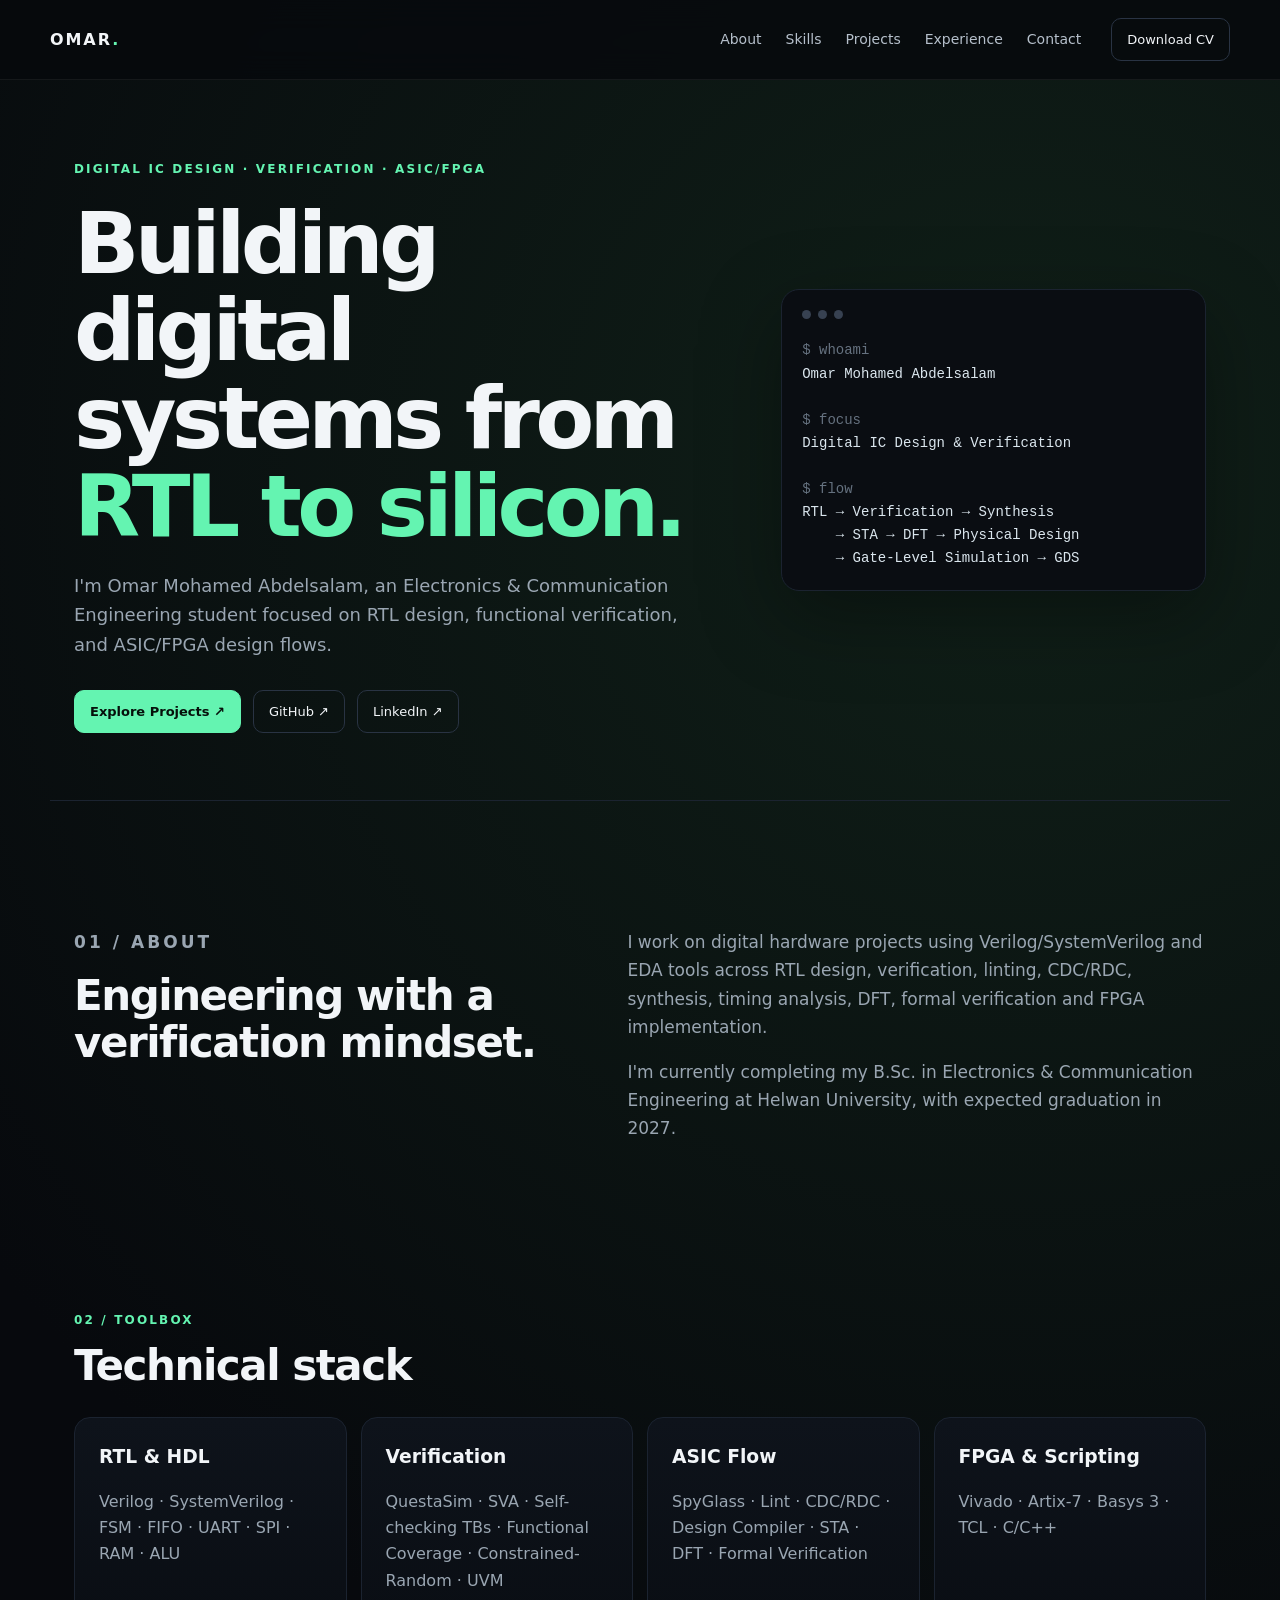
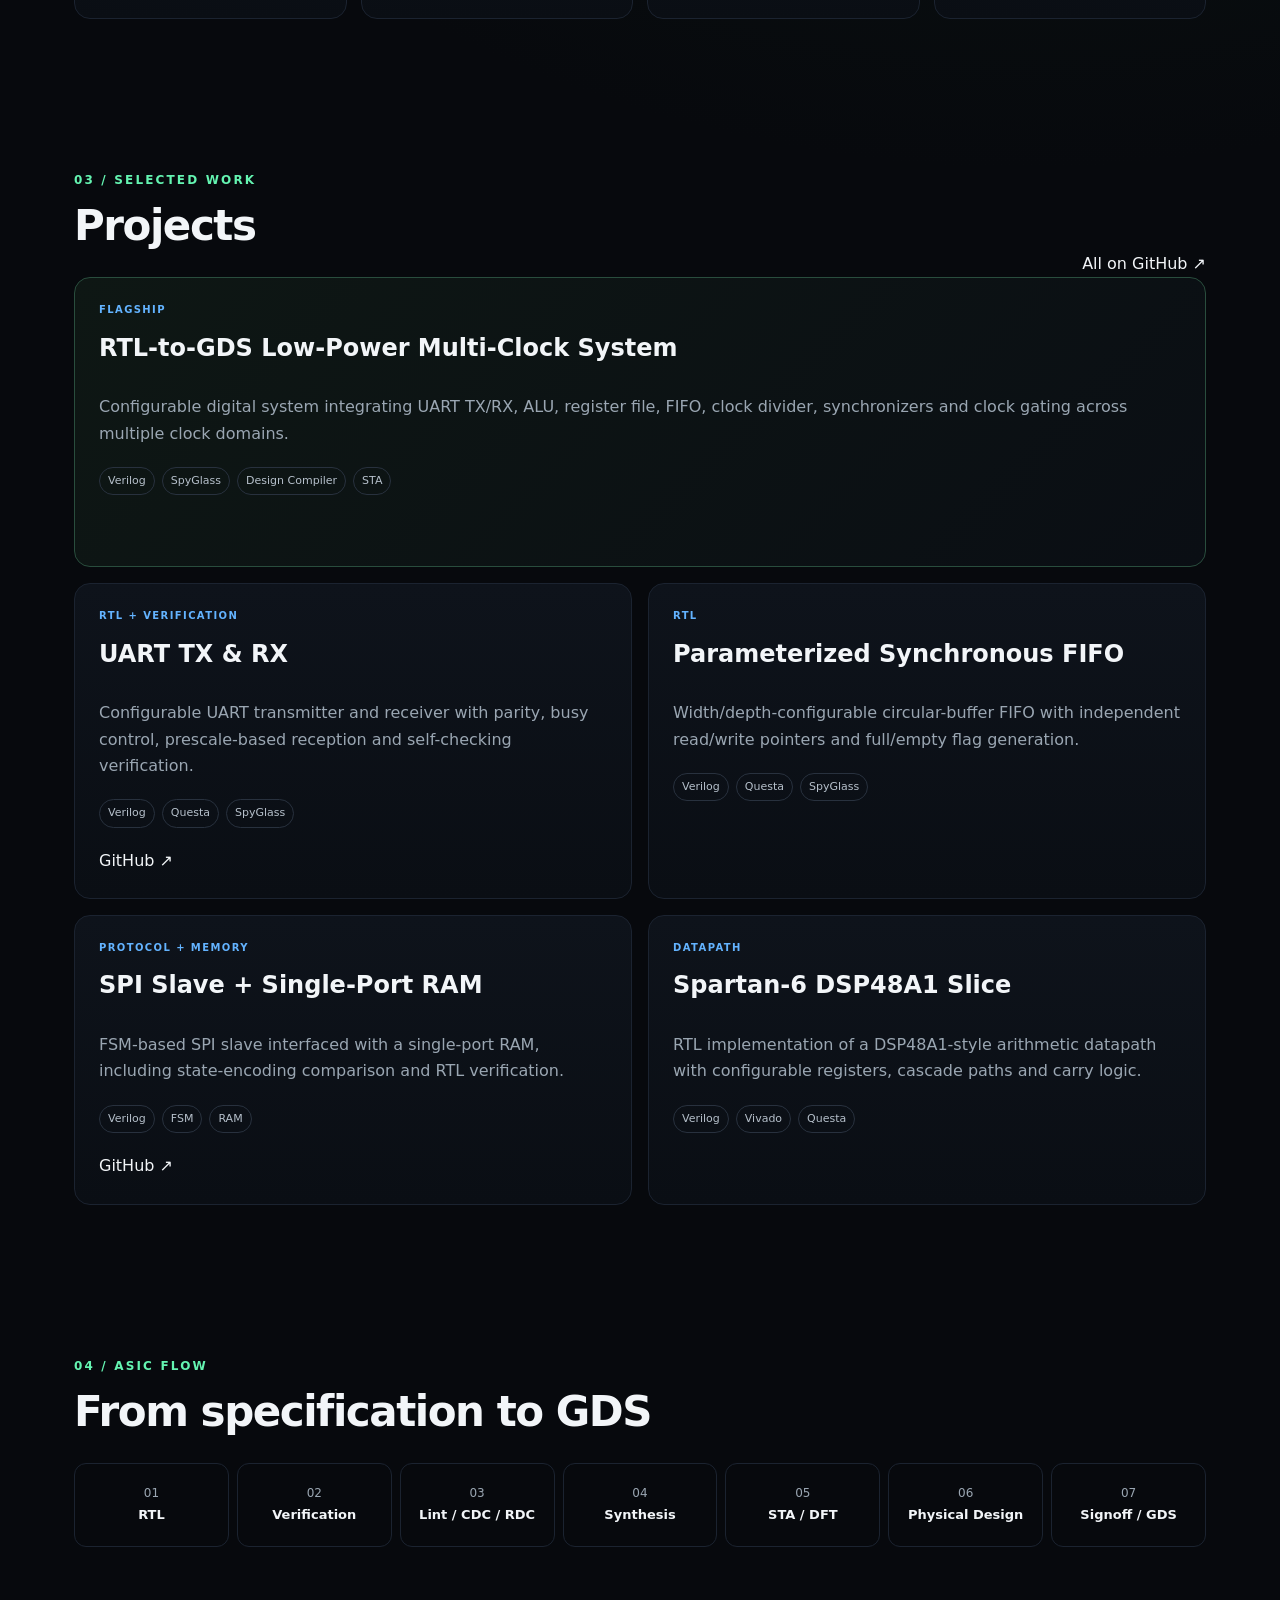
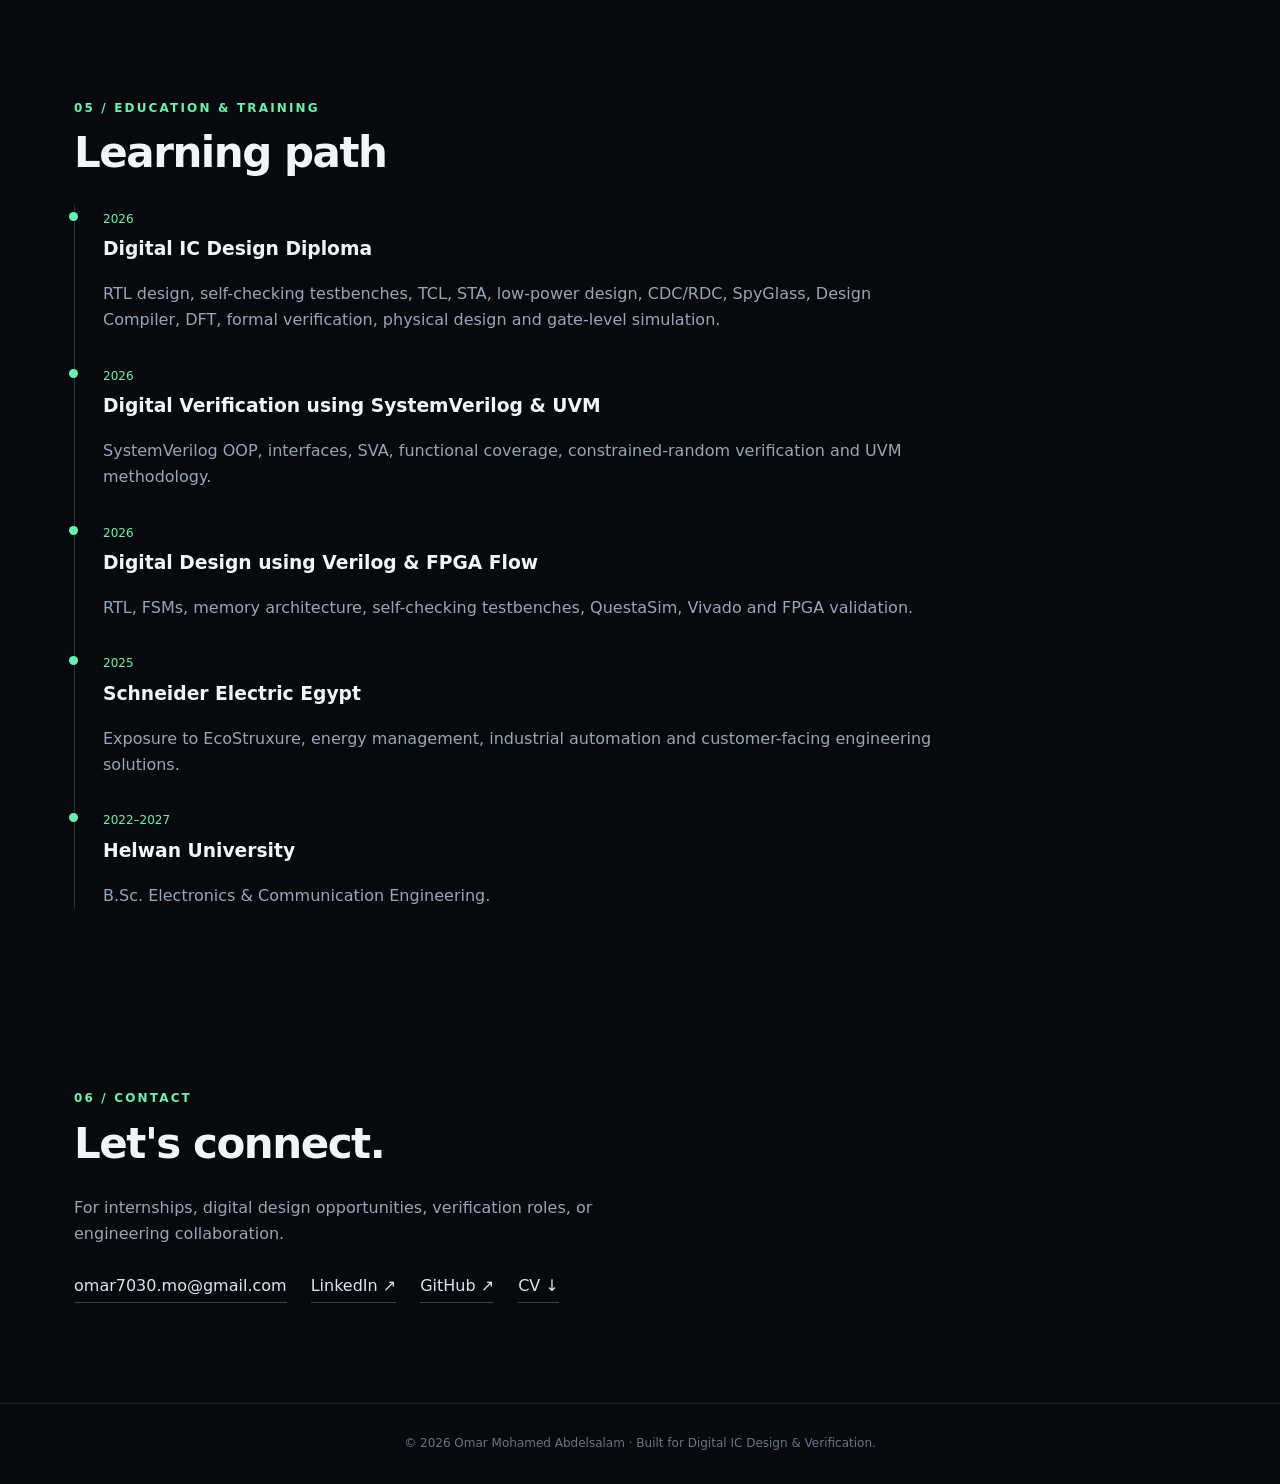
==== commit 528c3a9d: "Remove all project case study buttons and keep available GitHub links" ====
--- a/index.html
+++ b/index.html
@@ -26,15 +26,15 @@
 
 <section id="projects" class="section"><div class="section-head"><div><p class="eyebrow">03 / SELECTED WORK</p><h2>Projects</h2></div><a class="text-link" href="https://github.com/OmarMohamedAbdelsalam" target="_blank" rel="noreferrer">All on GitHub ↗</a></div><div class="projects-grid">
 
-<article class="project featured"><span class="tag">FLAGSHIP</span><h3>RTL-to-GDS Low-Power Multi-Clock System</h3><p>Configurable digital system integrating UART TX/RX, ALU, register file, FIFO, clock divider, synchronizers and clock gating across multiple clock domains.</p><div class="chips"><span>Verilog</span><span>SpyGlass</span><span>Design Compiler</span><span>STA</span></div><a href="projects/rtl-to-gds.html">View case study →</a></article>
+<article class="project featured"><span class="tag">FLAGSHIP</span><h3>RTL-to-GDS Low-Power Multi-Clock System</h3><p>Configurable digital system integrating UART TX/RX, ALU, register file, FIFO, clock divider, synchronizers and clock gating across multiple clock domains.</p><div class="chips"><span>Verilog</span><span>SpyGlass</span><span>Design Compiler</span><span>STA</span></div></article>
 
-<article class="project"><span class="tag">RTL + VERIFICATION</span><h3>UART TX & RX</h3><p>Configurable UART transmitter and receiver with parity, busy control, prescale-based reception and self-checking verification.</p><div class="chips"><span>Verilog</span><span>Questa</span><span>SpyGlass</span></div><div class="project-links"><a href="projects/uart.html">View case study →</a><a href="https://github.com/OmarMohamedAbdelsalam/UART-TX-RX-Verilog/tree/main/UART_TX_RX" target="_blank" rel="noreferrer">GitHub ↗</a></div></article>
+<article class="project"><span class="tag">RTL + VERIFICATION</span><h3>UART TX & RX</h3><p>Configurable UART transmitter and receiver with parity, busy control, prescale-based reception and self-checking verification.</p><div class="chips"><span>Verilog</span><span>Questa</span><span>SpyGlass</span></div><a href="https://github.com/OmarMohamedAbdelsalam/UART-TX-RX-Verilog/tree/main/UART_TX_RX" target="_blank" rel="noreferrer">GitHub ↗</a></article>
 
-<article class="project"><span class="tag">RTL</span><h3>Parameterized Synchronous FIFO</h3><p>Width/depth-configurable circular-buffer FIFO with independent read/write pointers and full/empty flag generation.</p><div class="chips"><span>Verilog</span><span>Questa</span><span>SpyGlass</span></div><a href="projects/fifo.html">View case study →</a></article>
+<article class="project"><span class="tag">RTL</span><h3>Parameterized Synchronous FIFO</h3><p>Width/depth-configurable circular-buffer FIFO with independent read/write pointers and full/empty flag generation.</p><div class="chips"><span>Verilog</span><span>Questa</span><span>SpyGlass</span></div></article>
 
-<article class="project"><span class="tag">PROTOCOL + MEMORY</span><h3>SPI Slave + Single-Port RAM</h3><p>FSM-based SPI slave interfaced with a single-port RAM, including state-encoding comparison and RTL verification.</p><div class="chips"><span>Verilog</span><span>FSM</span><span>RAM</span></div><div class="project-links"><a href="projects/spi.html">View case study →</a><a href="https://github.com/OmarMohamedAbdelsalam/SPI-Slave-Single-Port-RAM" target="_blank" rel="noreferrer">GitHub ↗</a></div></article>
+<article class="project"><span class="tag">PROTOCOL + MEMORY</span><h3>SPI Slave + Single-Port RAM</h3><p>FSM-based SPI slave interfaced with a single-port RAM, including state-encoding comparison and RTL verification.</p><div class="chips"><span>Verilog</span><span>FSM</span><span>RAM</span></div><a href="https://github.com/OmarMohamedAbdelsalam/SPI-Slave-Single-Port-RAM" target="_blank" rel="noreferrer">GitHub ↗</a></article>
 
-<article class="project"><span class="tag">DATAPATH</span><h3>Spartan-6 DSP48A1 Slice</h3><p>RTL implementation of a DSP48A1-style arithmetic datapath with configurable registers, cascade paths and carry logic.</p><div class="chips"><span>Verilog</span><span>Vivado</span><span>Questa</span></div><a href="projects/dsp48a1.html">View case study →</a></article>
+<article class="project"><span class="tag">DATAPATH</span><h3>Spartan-6 DSP48A1 Slice</h3><p>RTL implementation of a DSP48A1-style arithmetic datapath with configurable registers, cascade paths and carry logic.</p><div class="chips"><span>Verilog</span><span>Vivado</span><span>Questa</span></div></article>
 
 </div></section>
 
